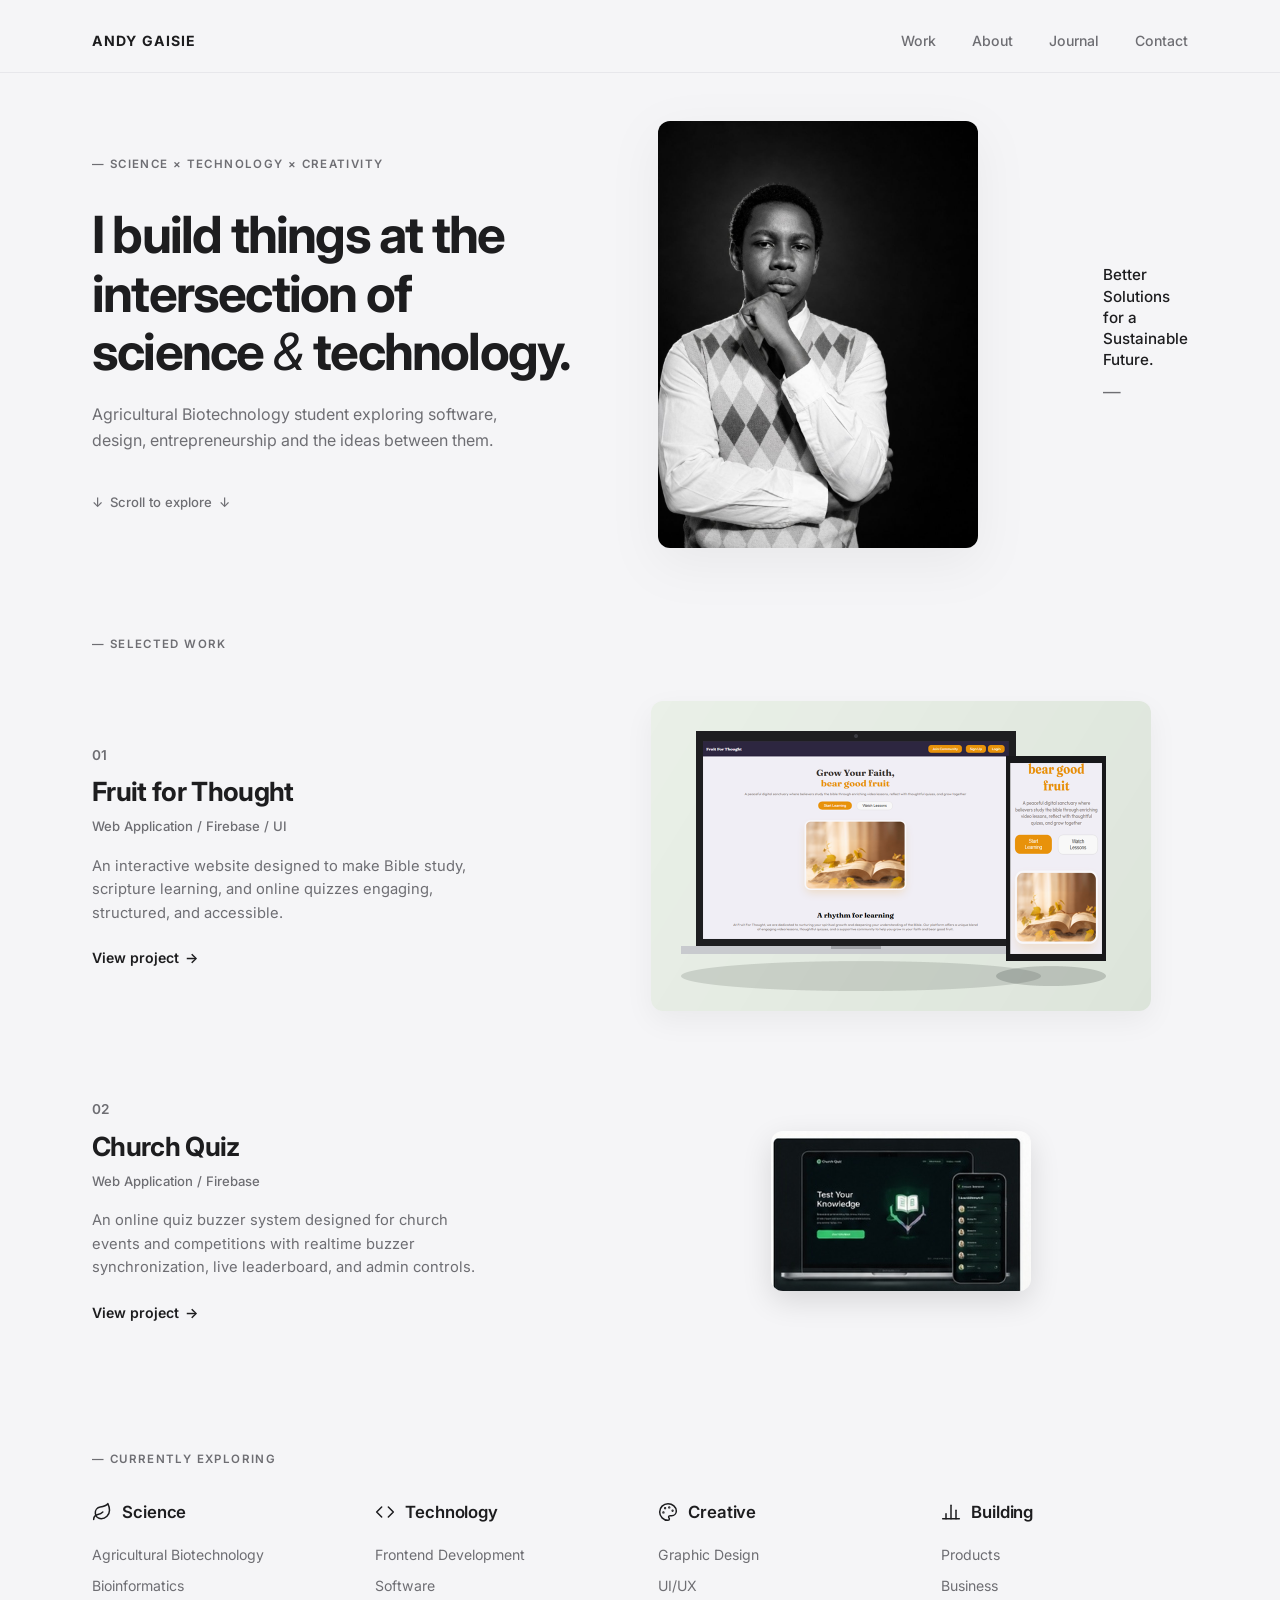
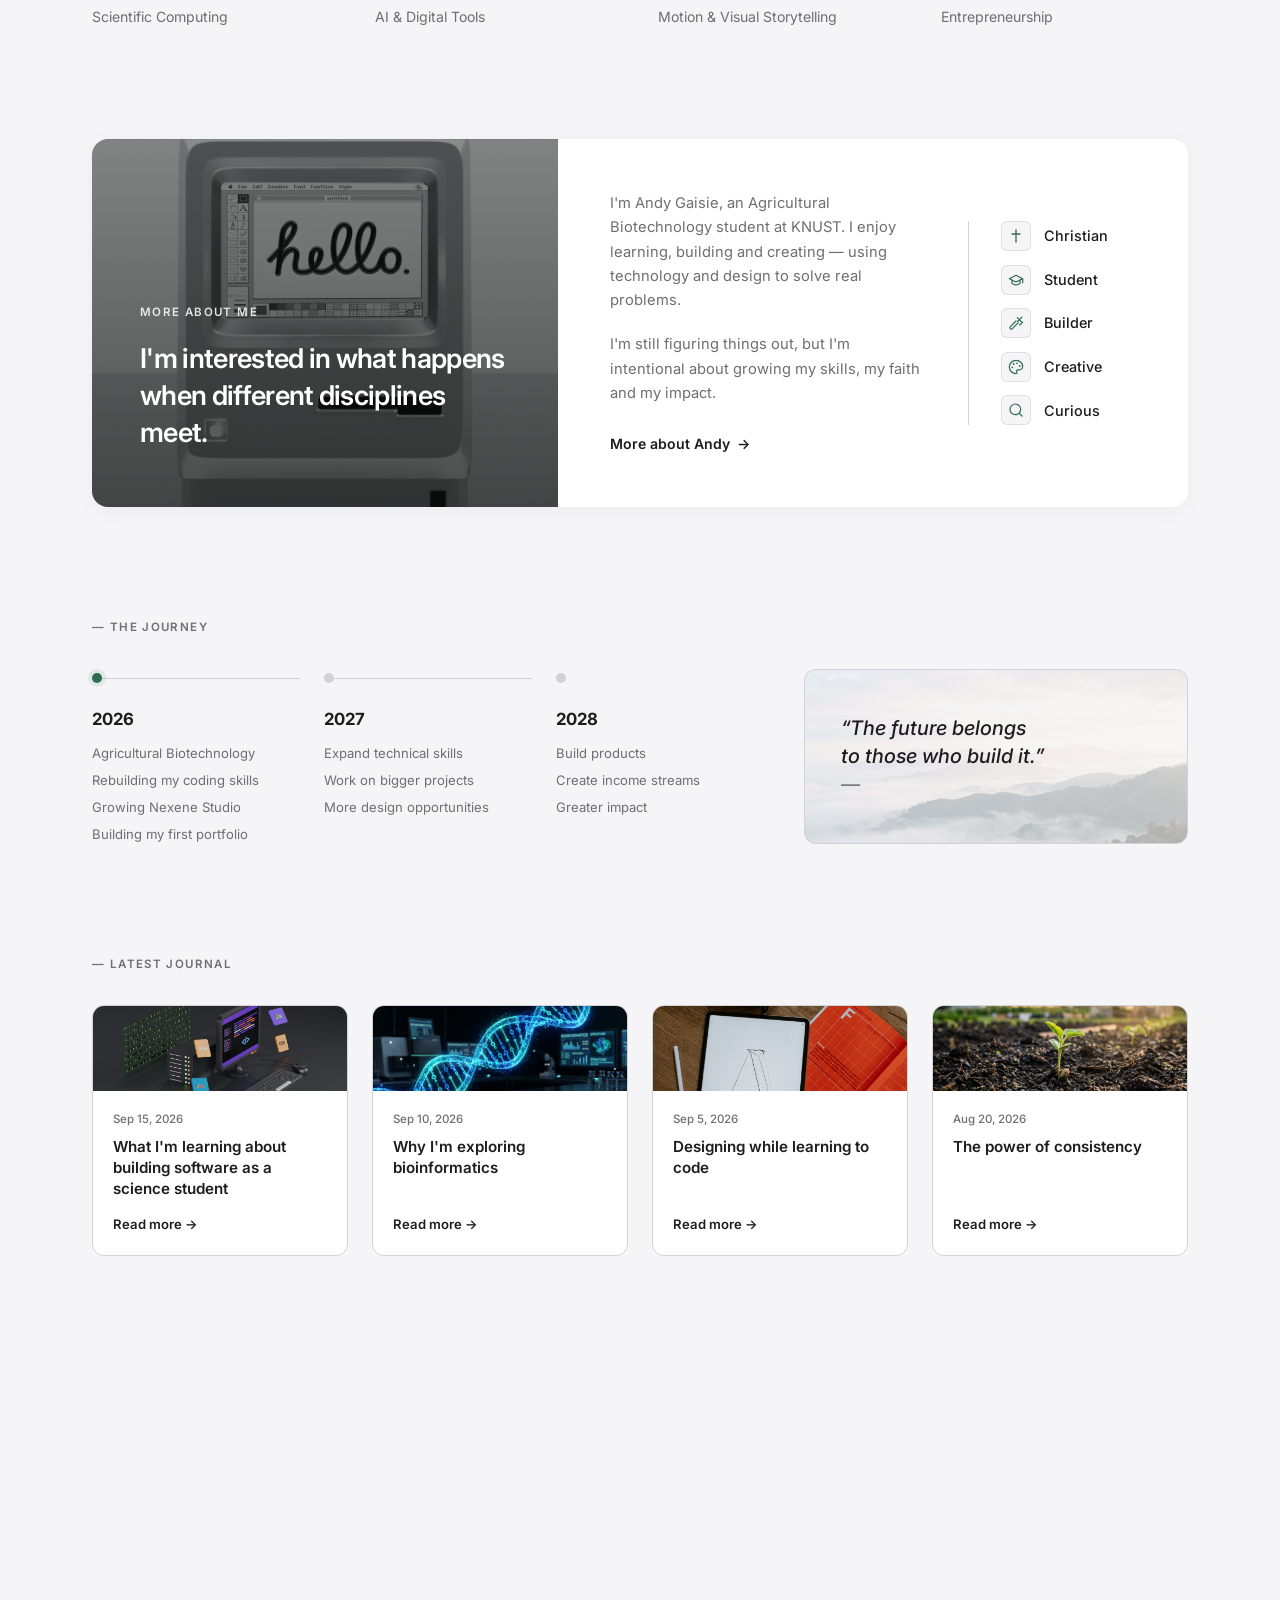
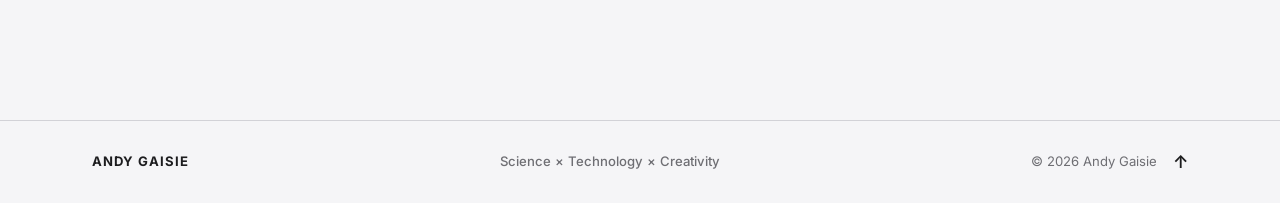
==== index.html @ 50781d6b "Initial commit: Andy Gaisie personal portfolio multi-page website" ====
<!DOCTYPE html>
<html lang="en">
<head>
    <meta charset="UTF-8">
    <meta name="viewport" content="width=device-width, initial-scale=1.0">
    <title>Andy Gaisie - Science x Technology x Creativity</title>
    <link rel="preconnect" href="https://fonts.googleapis.com">
    <link rel="preconnect" href="https://fonts.gstatic.com" crossorigin>
    <link href="https://fonts.googleapis.com/css2?family=Inter:wght@300;400;500;600;700&display=swap" rel="stylesheet">
    <link rel="stylesheet" href="css/style.css">
    <link rel="stylesheet" href="css/components.css">
    <link rel="stylesheet" href="css/responsive.css">
</head>
<body>
    <!-- Top Navigation -->
    <header class="header">
        <div class="nav-container">
            <a href="index.html" class="brand-logo">ANDY GAISIE</a>
            <nav class="nav-menu">
                <a href="work.html" class="nav-link">Work</a>
                <a href="about.html" class="nav-link">About</a>
                <a href="journal.html" class="nav-link">Journal</a>
                <a href="contact.html" class="nav-link">Contact</a>
            </nav>
        </div>
    </header>

    <main class="main-content">
        <!-- Hero Section -->
        <section class="hero-section" id="hero">
            <div class="hero-left">
                <p class="section-tag">— SCIENCE × TECHNOLOGY × CREATIVITY</p>
                <h1 class="hero-title">
                    I build things at the<br>
                    intersection of<br>
                    science <em>&amp;</em> technology.
                </h1>
                <p class="hero-subtitle">
                    Agricultural Biotechnology student exploring software,<br>
                    design, entrepreneurship and the ideas between them.
                </p>
                <a href="work.html" class="scroll-explore">
                    <span class="arrow-down">↓</span> Scroll to explore <span class="arrow-down">↓</span>
                </a>
            </div>

            <div class="hero-center">
                <div class="plant-frame">
                    <img src="assets/My Pic.jpg" alt="Botanical leaf representing biotechnology" class="plant-image">
                </div>
            </div>

            <div class="hero-right">
                <div class="sustainable-tagline">
                    <p>Better<br>Solutions<br>for a<br>Sustainable<br>Future.</p>
                    <span class="tagline-dash">—</span>
                </div>
            </div>
        </section>

        <!-- Selected Work Section -->
        <section class="selected-work-section" id="work">
            <p class="section-tag">— SELECTED WORK</p>

            <div class="work-grid">
                <!-- Project 01: Fruit for Thought -->
                <article class="work-card">
                    <div class="work-info">
                        <span class="project-index">01</span>
                        <h2 class="project-name">Fruit for Thought</h2>
                        <p class="project-tech">Web Application / Firebase / UI</p>
                        <p class="project-summary">
                            An interactive website designed to make Bible study, scripture learning, and online quizzes engaging, structured, and accessible.
                        </p>
                        <a href="projects/fruit-for-thought.html" class="view-project-link">
                            View project <span class="link-arrow">→</span>
                        </a>
                    </div>
                    <div class="work-mockup">
                        <a href="projects/fruit-for-thought.html">
                            <img src="assets/images/fruit-mockup.png" alt="Fruit for Thought app on laptop and smartphone" class="mockup-img">
                        </a>
                    </div>
                </article>

                <!-- Project 02: Church Quiz -->
                <article class="work-card">
                    <div class="work-info">
                        <span class="project-index">02</span>
                        <h2 class="project-name">Church Quiz</h2>
                        <p class="project-tech">Web Application / Firebase</p>
                        <p class="project-summary">
                            An online quiz buzzer system designed for church events and competitions with realtime buzzer synchronization, live leaderboard, and admin controls.
                        </p>
                        <a href="projects/church-quiz.html" class="view-project-link">
                            View project <span class="link-arrow">→</span>
                        </a>
                    </div>
                    <div class="work-mockup">
                        <a href="projects/church-quiz.html">
                            <img src="assets/images/quiz-mockup.png" alt="Church Quiz app on laptop and smartphone" class="mockup-img dark-mockup">
                        </a>
                    </div>
                </article>
            </div>
        </section>

        <!-- Currently Exploring Section -->
        <section class="exploring-section">
            <p class="section-tag">— CURRENTLY EXPLORING</p>

            <div class="exploring-grid">
                <!-- Column 1: Science -->
                <div class="exploring-col">
                    <div class="exploring-header">
                        <div class="exploring-icon">
                            <svg width="20" height="20" viewBox="0 0 24 24" fill="none" stroke="currentColor" stroke-width="1.8" stroke-linecap="round" stroke-linejoin="round">
                                <path d="M11 20A7 7 0 0 1 9.8 6.1C15.5 5 17 4.48 19 2c1 2 2 4.18 2 8 0 5.5-4.78 10-10 10Z"/>
                                <path d="M2 21c0-3 1.85-5.36 5.08-6C9.5 14.52 12 13 13 12"/>
                            </svg>
                        </div>
                        <h3 class="exploring-title">Science</h3>
                    </div>
                    <ul class="exploring-list">
                        <li>Agricultural Biotechnology</li>
                        <li>Bioinformatics</li>
                        <li>Scientific Computing</li>
                    </ul>
                </div>

                <!-- Column 2: Technology -->
                <div class="exploring-col">
                    <div class="exploring-header">
                        <div class="exploring-icon">
                            <svg width="20" height="20" viewBox="0 0 24 24" fill="none" stroke="currentColor" stroke-width="1.8" stroke-linecap="round" stroke-linejoin="round">
                                <polyline points="16 18 22 12 16 6"/>
                                <polyline points="8 6 2 12 8 18"/>
                            </svg>
                        </div>
                        <h3 class="exploring-title">Technology</h3>
                    </div>
                    <ul class="exploring-list">
                        <li>Frontend Development</li>
                        <li>Software</li>
                        <li>AI &amp; Digital Tools</li>
                    </ul>
                </div>

                <!-- Column 3: Creative -->
                <div class="exploring-col">
                    <div class="exploring-header">
                        <div class="exploring-icon">
                            <svg width="20" height="20" viewBox="0 0 24 24" fill="none" stroke="currentColor" stroke-width="1.8" stroke-linecap="round" stroke-linejoin="round">
                                <circle cx="13.5" cy="6.5" r=".5" fill="currentColor"/>
                                <circle cx="17.5" cy="10.5" r=".5" fill="currentColor"/>
                                <circle cx="8.5" cy="7.5" r=".5" fill="currentColor"/>
                                <circle cx="6.5" cy="12.5" r=".5" fill="currentColor"/>
                                <path d="M12 2C6.5 2 2 6.5 2 12s4.5 10 10 10c.926 0 1.648-.746 1.648-1.688 0-.437-.18-.835-.437-1.125-.29-.289-.438-.652-.438-1.125a1.64 1.64 0 0 1 1.668-1.668h1.996c3.051 0 5.555-2.503 5.555-5.554C21.965 6.012 17.461 2 12 2z"/>
                            </svg>
                        </div>
                        <h3 class="exploring-title">Creative</h3>
                    </div>
                    <ul class="exploring-list">
                        <li>Graphic Design</li>
                        <li>UI/UX</li>
                        <li>Motion &amp; Visual Storytelling</li>
                    </ul>
                </div>

                <!-- Column 4: Building -->
                <div class="exploring-col">
                    <div class="exploring-header">
                        <div class="exploring-icon">
                            <svg width="20" height="20" viewBox="0 0 24 24" fill="none" stroke="currentColor" stroke-width="1.8" stroke-linecap="round" stroke-linejoin="round">
                                <line x1="18" y1="20" x2="18" y2="10"/>
                                <line x1="12" y1="20" x2="12" y2="4"/>
                                <line x1="6" y1="20" x2="6" y2="14"/>
                                <line x1="2" y1="20" x2="22" y2="20"/>
                            </svg>
                        </div>
                        <h3 class="exploring-title">Building</h3>
                    </div>
                    <ul class="exploring-list">
                        <li>Products</li>
                        <li>Business</li>
                        <li>Entrepreneurship</li>
                    </ul>
                </div>
            </div>
        </section>

        <!-- More About Me Section -->
        <section class="about-container" id="about">
            <div class="about-card">
                <!-- Left Banner with Mountain Image -->
                <div class="about-hero-side">
                    <div class="about-overlay">
                        <span class="about-lead-tag">MORE ABOUT ME</span>
                        <h2 class="about-lead-title">
                            I'm interested in what happens when different disciplines meet.
                        </h2>
                    </div>
                </div>

                <!-- Right Side Information -->
                <div class="about-details-side">
                    <div class="about-bio">
                        <p class="bio-text">
                            I'm Andy Gaisie, an Agricultural Biotechnology student at KNUST. I enjoy learning, building and creating — using technology and design to solve real problems.
                        </p>
                        <p class="bio-text">
                            I'm still figuring things out, but I'm intentional about growing my skills, my faith and my impact.
                        </p>
                        <a href="about.html" class="about-more-link">
                            More about Andy <span class="link-arrow">→</span>
                        </a>
                    </div>

                    <div class="about-attributes">
                        <div class="attribute-item">
                            <span class="attr-icon" aria-hidden="true">
                                <svg width="16" height="16" viewBox="0 0 24 24" fill="none" stroke="currentColor" stroke-width="2" stroke-linecap="round" stroke-linejoin="round">
                                    <line x1="12" y1="3" x2="12" y2="21"></line>
                                    <line x1="6" y1="9" x2="18" y2="9"></line>
                                </svg>
                            </span>
                            <span class="attr-label">Christian</span>
                        </div>
                        <div class="attribute-item">
                            <span class="attr-icon" aria-hidden="true">
                                <svg width="16" height="16" viewBox="0 0 24 24" fill="none" stroke="currentColor" stroke-width="1.8" stroke-linecap="round" stroke-linejoin="round">
                                    <path d="M22 10v6M2 10l10-5 10 5-10 5z"></path>
                                    <path d="M6 12v5c3 3 9 3 12 0v-5"></path>
                                </svg>
                            </span>
                            <span class="attr-label">Student</span>
                        </div>
                        <div class="attribute-item">
                            <span class="attr-icon" aria-hidden="true">
                                <svg width="16" height="16" viewBox="0 0 24 24" fill="none" stroke="currentColor" stroke-width="1.8" stroke-linecap="round" stroke-linejoin="round">
                                    <path d="m15 12-8.5 8.5c-.83.83-2.17.83-3 0 0 0 0 0 0 0a2.12 2.12 0 0 1 0-3L12 9"></path>
                                    <path d="M17.64 15 22 10.64"></path>
                                    <path d="m20.91 3.26-6.5 6.5"></path>
                                    <path d="m14 4 6 6"></path>
                                </svg>
                            </span>
                            <span class="attr-label">Builder</span>
                        </div>
                        <div class="attribute-item">
                            <span class="attr-icon" aria-hidden="true">
                                <svg width="16" height="16" viewBox="0 0 24 24" fill="none" stroke="currentColor" stroke-width="1.8" stroke-linecap="round" stroke-linejoin="round">
                                    <circle cx="13.5" cy="6.5" r=".5" fill="currentColor"></circle>
                                    <circle cx="17.5" cy="10.5" r=".5" fill="currentColor"></circle>
                                    <circle cx="8.5" cy="7.5" r=".5" fill="currentColor"></circle>
                                    <circle cx="6.5" cy="12.5" r=".5" fill="currentColor"></circle>
                                    <path d="M12 2C6.5 2 2 6.5 2 12s4.5 10 10 10c.926 0 1.648-.746 1.648-1.688 0-.437-.18-.835-.437-1.125-.29-.289-.438-.652-.438-1.125a1.64 1.64 0 0 1 1.668-1.668h1.996c3.051 0 5.555-2.503 5.555-5.554C21.965 6.012 17.461 2 12 2z"></path>
                                </svg>
                            </span>
                            <span class="attr-label">Creative</span>
                        </div>
                        <div class="attribute-item">
                            <span class="attr-icon" aria-hidden="true">
                                <svg width="16" height="16" viewBox="0 0 24 24" fill="none" stroke="currentColor" stroke-width="1.8" stroke-linecap="round" stroke-linejoin="round">
                                    <circle cx="11" cy="11" r="8"></circle>
                                    <line x1="21" y1="21" x2="16.65" y2="16.65"></line>
                                </svg>
                            </span>
                            <span class="attr-label">Curious</span>
                        </div>
                    </div>
                </div>
            </div>
        </section>

        <!-- The Journey Section -->
        <section class="journey-section">
            <p class="section-tag">— THE JOURNEY</p>

            <div class="journey-layout">
                <!-- Timeline milestones -->
                <div class="journey-timeline">
                    <!-- Milestone 2026 (Active) -->
                    <div class="milestone-item active">
                        <div class="milestone-marker">
                            <span class="timeline-dot active-dot"></span>
                            <span class="timeline-line"></span>
                        </div>
                        <div class="milestone-content">
                            <h4 class="milestone-year">2026</h4>
                            <ul class="milestone-list">
                                <li>Agricultural Biotechnology</li>
                                <li>Rebuilding my coding skills</li>
                                <li>Growing Nexene Studio</li>
                                <li>Building my first portfolio</li>
                            </ul>
                        </div>
                    </div>

                    <!-- Milestone 2027 -->
                    <div class="milestone-item">
                        <div class="milestone-marker">
                            <span class="timeline-dot"></span>
                            <span class="timeline-line"></span>
                        </div>
                        <div class="milestone-content">
                            <h4 class="milestone-year">2027</h4>
                            <ul class="milestone-list">
                                <li>Expand technical skills</li>
                                <li>Work on bigger projects</li>
                                <li>More design opportunities</li>
                            </ul>
                        </div>
                    </div>

                    <!-- Milestone 2028 -->
                    <div class="milestone-item">
                        <div class="milestone-marker">
                            <span class="timeline-dot"></span>
                        </div>
                        <div class="milestone-content">
                            <h4 class="milestone-year">2028</h4>
                            <ul class="milestone-list">
                                <li>Build products</li>
                                <li>Create income streams</li>
                                <li>Greater impact</li>
                            </ul>
                        </div>
                    </div>
                </div>

                <!-- Quote Card -->
                <div class="journey-quote-card">
                    <div class="quote-content">
                        <blockquote class="journey-quote">
                            “The future belongs<br>to those who build it.”
                        </blockquote>
                        <span class="quote-dash">—</span>
                    </div>
                </div>
            </div>
        </section>

        <!-- Latest Journal Section -->
        <section class="journal-section" id="journal">
            <p class="section-tag">— LATEST JOURNAL</p>

            <div class="journal-grid journal-grid-4">
                <!-- Post 1 -->
                <article class="journal-post">
                    <div class="journal-thumb thumb-small">
                        <img src="assets/software dev.jpg" alt="3d Computer setup" class="thumb-img">
                    </div>
                    <div class="journal-meta">
                        <span class="journal-date">Sep 15, 2026</span>
                        <h4 class="journal-title">What I'm learning about building software as a science student</h4>
                        <a href="journal/building-software.html" class="read-more-link">Read more →</a>
                    </div>
                </article>

                <!-- Post 2 -->
                <article class="journal-post">
                    <div class="journal-thumb thumb-small">
                        <img src="assets/images/journal-dna.jpg" alt="Bioinformatics DNA structure" class="thumb-img">
                    </div>
                    <div class="journal-meta">
                        <span class="journal-date">Sep 10, 2026</span>
                        <h4 class="journal-title">Why I'm exploring bioinformatics</h4>
                        <a href="journal/bioinformatics.html" class="read-more-link">Read more →</a>
                    </div>
                </article>

                <!-- Post 3 -->
                <article class="journal-post">
                    <div class="journal-thumb thumb-small">
                        <img src="assets/images/designing.jpg" alt="Desk with notebooks and designs" class="thumb-img">
                    </div>
                    <div class="journal-meta">
                        <span class="journal-date">Sep 5, 2026</span>
                        <h4 class="journal-title">Designing while learning to code</h4>
                        <a href="journal/learning-to-code.html" class="read-more-link">Read more →</a>
                    </div>
                </article>

                <!-- Post 4 -->
                <article class="journal-post">
                    <div class="journal-thumb thumb-small">
                        <img src="assets/images/journal-seedling.jpg" alt="Seedling sprouting in soil" class="thumb-img">
                    </div>
                    <div class="journal-meta">
                        <span class="journal-date">Aug 20, 2026</span>
                        <h4 class="journal-title">The power of consistency</h4>
                        <a href="journal.html" class="read-more-link">Read more →</a>
                    </div>
                </article>
            </div>
        </section>

        <!-- Let's Talk Banner Section -->
        <section class="talk-section" id="contact">
            <div class="talk-banner">
                <div class="talk-left">
                    <p class="talk-tag">— LET'S TALK</p>
                    <h2 class="talk-title">Have an idea, opportunity<br>or project?</h2>
                </div>

                <div class="talk-right">
                    <a href="contact.html" class="get-in-touch-btn">
                        Get in touch <span class="btn-arrow">→</span>
                    </a>
                    <div class="social-links">
                        <a href="mailto:contact@andygaisie.com" class="social-item">
                            <span class="social-icon">✉</span> Email
                        </a>
                        <a href="https://linkedin.com" target="_blank" rel="noopener noreferrer" class="social-item">
                            <span class="social-icon">in</span> LinkedIn
                        </a>
                        <a href="https://github.com" target="_blank" rel="noopener noreferrer" class="social-item">
                            <span class="social-icon">🐙</span> GitHub
                        </a>
                        <a href="https://instagram.com" target="_blank" rel="noopener noreferrer" class="social-item">
                            <span class="social-icon">📷</span> Instagram
                        </a>
                    </div>
                </div>
            </div>
        </section>
    </main>

    <!-- Bottom Footer -->
    <footer class="footer">
        <div class="footer-inner">
            <div class="footer-brand">ANDY GAISIE</div>
            <div class="footer-center">Science × Technology × Creativity</div>
            <div class="footer-right">
                <span>&copy; 2026 Andy Gaisie</span>
                <a href="#hero" class="back-to-top" title="Back to top">↑</a>
            </div>
        </div>
    </footer>

    <script src="js/main.js"></script>
    <script src="js/navigation.js"></script>
    <script src="js/animations.js"></script>
</body>
</html>
---- css/style.css ----
/* ==========================================================================
   Andy Gaisie Portfolio - Core Design System & Global Styles
   ========================================================================== */
:root {
    --font-main: -apple-system, BlinkMacSystemFont, "SF Pro Display", "Inter", "Segoe UI", sans-serif;
    --bg: #F5F5F7;
    --text: #1D1D1F;
    --muted: #6E6E73;
    --border: #D2D2D7;
    --white: #FFFFFF;
    --accent: #2F6B4F;
    --accent-light: rgba(47, 107, 79, 0.1);
    --accent-hover: #24553e;
    
    --radius-sm: 6px;
    --radius-md: 12px;
    --radius-lg: 16px;
    --radius-full: 9999px;
    
    --transition: all 0.25s cubic-bezier(0.16, 1, 0.3, 1);
}

* {
    margin: 0;
    padding: 0;
    box-sizing: border-box;
}

html {
    scroll-behavior: smooth;
    font-size: 16px;
}

body {
    width: 100%;
    min-height: 100vh;
    font-family: var(--font-main);
    background-color: var(--bg);
    color: var(--text);
    line-height: 1.5;
    -webkit-font-smoothing: antialiased;
    -moz-osx-font-smoothing: grayscale;
}

a {
    color: inherit;
    text-decoration: none;
    transition: var(--transition);
}

ul {
    list-style: none;
}

img {
    display: block;
    max-width: 100%;
}

button, input, select, textarea {
    font-family: inherit;
    font-size: inherit;
}

/* ==========================================================================
   Header & Navigation
   ========================================================================== */
.header {
    width: 100%;
    background-color: var(--bg);
    padding: 1.6rem 0 1.1rem;
    position: sticky;
    top: 0;
    z-index: 99;
    backdrop-filter: blur(16px);
    -webkit-backdrop-filter: blur(16px);
    border-bottom: 1px solid rgba(210, 210, 215, 0.4);
}

.nav-container {
    max-width: 1160px;
    margin: 0 auto;
    padding: 0 2rem;
    display: flex;
    justify-content: space-between;
    align-items: center;
}

.brand-logo {
    font-size: 0.88rem;
    font-weight: 700;
    letter-spacing: 0.08em;
    color: var(--text);
    text-transform: uppercase;
}

.brand-logo:hover {
    color: var(--accent);
}

.nav-menu {
    display: flex;
    align-items: center;
    gap: 2.25rem;
}

.nav-link {
    font-size: 0.88rem;
    font-weight: 500;
    color: var(--muted);
    position: relative;
    padding: 0.25rem 0;
}

.nav-link:hover,
.nav-link.active {
    color: var(--text);
}

.nav-link.active::after {
    content: '';
    position: absolute;
    bottom: -2px;
    left: 0;
    width: 100%;
    height: 2px;
    background-color: var(--accent);
}

/* Main Content Wrapper */
.main-content {
    max-width: 1160px;
    margin: 0 auto;
    padding: 0 2rem;
}

/* Common Section Tags & Headers */
.section-tag {
    font-size: 0.72rem;
    font-weight: 600;
    letter-spacing: 0.12em;
    text-transform: uppercase;
    color: var(--muted);
    margin-bottom: 2rem;
    display: block;
}

.page-header {
    padding: 3rem 0 2.5rem;
}

.page-title {
    font-size: clamp(2.4rem, 4.5vw, 3.8rem);
    font-weight: 700;
    letter-spacing: -0.035em;
    color: var(--text);
    margin-bottom: 0.65rem;
}

.page-subtitle {
    font-size: 1.05rem;
    color: var(--muted);
    line-height: 1.5;
}

/* Back Link (Used in Subpages) */
.back-link {
    display: inline-flex;
    align-items: center;
    gap: 0.45rem;
    font-size: 0.85rem;
    font-weight: 500;
    color: var(--muted);
    margin-bottom: 2rem;
    transition: var(--transition);
}

.back-link:hover {
    color: var(--text);
    transform: translateX(-3px);
}

/* ==========================================================================
   Footer
   ========================================================================== */
.footer {
    border-top: 1px solid var(--border);
    padding: 1.75rem 0;
    background-color: var(--bg);
    margin-top: 3rem;
}

.footer-inner {
    max-width: 1160px;
    margin: 0 auto;
    padding: 0 2rem;
    display: flex;
    justify-content: space-between;
    align-items: center;
    font-size: 0.82rem;
    color: var(--muted);
}

.footer-brand {
    font-weight: 700;
    letter-spacing: 0.08em;
    color: var(--text);
    text-transform: uppercase;
}

.footer-center {
    font-weight: 500;
}

.footer-right {
    display: flex;
    align-items: center;
    gap: 1rem;
}

.back-to-top {
    font-size: 1.1rem;
    font-weight: 600;
    color: var(--text);
    transition: var(--transition);
}

.back-to-top:hover {
    color: var(--accent);
    transform: translateY(-2px);
}
---- css/components.css ----
/* ==========================================================================
   Andy Gaisie Portfolio - Reusable Components & Page Layouts
   ========================================================================== */

/* ==========================================================================
   Buttons & Badges
   ========================================================================== */
.primary-btn {
    display: inline-flex;
    align-items: center;
    gap: 0.5rem;
    padding: 0.75rem 1.6rem;
    border-radius: var(--radius-full);
    background-color: var(--accent);
    color: var(--white);
    font-size: 0.9rem;
    font-weight: 500;
    transition: var(--transition);
    border: none;
    cursor: pointer;
}

.primary-btn:hover {
    background-color: var(--accent-hover);
    transform: translateY(-2px);
    box-shadow: 0 6px 18px rgba(47, 107, 79, 0.25);
}

.secondary-btn {
    display: inline-flex;
    align-items: center;
    gap: 0.5rem;
    padding: 0.75rem 1.6rem;
    border-radius: var(--radius-full);
    background-color: var(--white);
    border: 1px solid var(--border);
    color: var(--text);
    font-size: 0.9rem;
    font-weight: 500;
    transition: var(--transition);
}

.secondary-btn:hover {
    border-color: var(--text);
    transform: translateY(-2px);
}

.badge {
    display: inline-flex;
    align-items: center;
    gap: 0.4rem;
    padding: 0.3rem 0.75rem;
    border-radius: var(--radius-full);
    font-size: 0.75rem;
    font-weight: 600;
    letter-spacing: 0.05em;
    background-color: var(--accent-light);
    color: var(--accent);
}

/* ==========================================================================
   Landing Page Hero Section
   ========================================================================== */
.hero-section {
    display: grid;
    grid-template-columns: 1.45fr 1fr 0.45fr;
    gap: 2rem;
    align-items: center;
    padding: 3rem 0 5.5rem;
    min-height: 520px;
}

.hero-left {
    display: flex;
    flex-direction: column;
    align-items: flex-start;
}

.hero-title {
    font-size: clamp(2.3rem, 4vw, 3.5rem);
    font-weight: 700;
    line-height: 1.14;
    letter-spacing: -0.035em;
    color: var(--text);
    margin-bottom: 1.35rem;
}

.hero-title em {
    font-style: italic;
    font-weight: 400;
}

.hero-subtitle {
    font-size: 1rem;
    line-height: 1.6;
    color: var(--muted);
    margin-bottom: 2.5rem;
    max-width: 480px;
}

.scroll-explore {
    display: inline-flex;
    align-items: center;
    gap: 0.45rem;
    font-size: 0.82rem;
    font-weight: 500;
    color: var(--muted);
    transition: var(--transition);
}

.scroll-explore:hover {
    color: var(--text);
}

.hero-center {
    display: flex;
    justify-content: center;
    align-items: center;
    position: relative;
}

.plant-frame {
    position: relative;
    display: flex;
    justify-content: center;
    align-items: center;
    width: 100%;
    max-width: 320px;
}

.plant-image {
    width: 100%;
    height: auto;
    object-fit: contain;
    border-radius: var(--radius-md);
    filter: drop-shadow(0 15px 25px rgba(0, 0, 0, 0.05));
    transition: var(--transition);
}

.plant-image:hover {
    transform: translateY(-4px) scale(1.02);
}

.hero-right {
    display: flex;
    justify-content: flex-end;
}

.sustainable-tagline {
    text-align: left;
    display: flex;
    flex-direction: column;
}

.sustainable-tagline p {
    font-size: 0.95rem;
    line-height: 1.4;
    font-weight: 500;
    color: var(--text);
}

.tagline-dash {
    display: block;
    margin-top: 0.5rem;
    color: var(--muted);
    font-size: 1.1rem;
}

/* ==========================================================================
   Filter Bar (Work Archive)
   ========================================================================== */
.filter-bar {
    display: flex;
    align-items: center;
    gap: 0.65rem;
    margin-bottom: 3.5rem;
    flex-wrap: wrap;
}

.filter-btn {
    padding: 0.4rem 1.05rem;
    border-radius: var(--radius-full);
    font-size: 0.82rem;
    font-weight: 500;
    color: var(--muted);
    background-color: transparent;
    border: 1px solid transparent;
    cursor: pointer;
    transition: var(--transition);
}

.filter-btn:hover {
    color: var(--text);
    background-color: rgba(0, 0, 0, 0.04);
}

.filter-btn.active {
    background-color: var(--text);
    color: var(--white);
    border-color: var(--text);
}

/* ==========================================================================
   Work Cards (Grid & Archive)
   ========================================================================== */
.work-grid {
    display: flex;
    flex-direction: column;
    gap: 3.5rem;
    margin-bottom: 5rem;
}

.work-card {
    display: grid;
    grid-template-columns: 1.1fr 1.35fr;
    gap: 3.5rem;
    align-items: center;
    padding: 1rem 0;
    transition: var(--transition);
}

.work-info {
    display: flex;
    flex-direction: column;
    align-items: flex-start;
}

.project-index {
    font-size: 0.85rem;
    font-weight: 600;
    color: var(--muted);
    margin-bottom: 0.45rem;
}

.project-name {
    font-size: 1.65rem;
    font-weight: 700;
    letter-spacing: -0.025em;
    color: var(--text);
    margin-bottom: 0.35rem;
}

.project-tech {
    font-size: 0.82rem;
    font-weight: 500;
    color: var(--muted);
    margin-bottom: 1.1rem;
}

.project-summary {
    font-size: 0.92rem;
    line-height: 1.6;
    color: var(--muted);
    margin-bottom: 1.35rem;
    max-width: 400px;
}

.view-project-link {
    display: inline-flex;
    align-items: center;
    gap: 0.4rem;
    font-size: 0.88rem;
    font-weight: 600;
    color: var(--text);
    transition: var(--transition);
}

.view-project-link:hover {
    color: var(--accent);
    transform: translateX(3px);
}

.work-mockup {
    display: flex;
    justify-content: center;
}

.mockup-img {
    width: 100%;
    max-width: 500px;
    height: auto;
    border-radius: var(--radius-md);
    box-shadow: 0 10px 30px rgba(0, 0, 0, 0.05);
    transition: var(--transition);
}

.work-card:hover .mockup-img {
    transform: translateY(-4px);
    box-shadow: 0 16px 36px rgba(0, 0, 0, 0.09);
}

.dark-mockup {
    box-shadow: 0 10px 30px rgba(0, 0, 0, 0.12);
}

.more-projects-callout {
    padding: 2.5rem 0 4rem;
    border-top: 1px solid var(--border);
}

.more-link {
    font-size: 0.92rem;
    font-weight: 600;
    color: var(--muted);
    display: inline-flex;
    align-items: center;
    gap: 0.4rem;
}

.more-link:hover {
    color: var(--accent);
}

/* ==========================================================================
   Currently Exploring (4 Columns)
   ========================================================================== */
.exploring-section {
    padding: 2rem 0 5.5rem;
}

.exploring-grid {
    display: grid;
    grid-template-columns: repeat(4, 1fr);
    gap: 2.25rem;
}

.exploring-col {
    display: flex;
    flex-direction: column;
}

.exploring-header {
    display: flex;
    align-items: center;
    gap: 0.65rem;
    margin-bottom: 1.25rem;
}

.exploring-icon {
    color: var(--text);
    display: flex;
    align-items: center;
    justify-content: center;
}

.exploring-title {
    font-size: 1.05rem;
    font-weight: 600;
    color: var(--text);
    letter-spacing: -0.01em;
}

.exploring-list {
    display: flex;
    flex-direction: column;
    gap: 0.65rem;
}

.exploring-list li {
    font-size: 0.88rem;
    color: var(--muted);
    line-height: 1.45;
}

/* ==========================================================================
   More About Me Split Card (Landing Page)
   ========================================================================== */
.about-container {
    padding: 1.5rem 0 5.5rem;
}

.about-card {
    display: grid;
    grid-template-columns: 1fr 1.35fr;
    background-color: var(--white);
    border-radius: var(--radius-lg);
    overflow: hidden;
    box-shadow: 0 4px 20px rgba(0, 0, 0, 0.04);
}

.about-hero-side {
    background-image: linear-gradient(rgba(10, 15, 12, 0.45), rgba(10, 15, 12, 0.7)), url('../assets/images/About\ me\ image.jpg');
    background-size: cover;
    background-position: center;
    padding: 3.5rem 3rem;
    display: flex;
    flex-direction: column;
    justify-content: flex-end;
    min-height: 320px;
}

.about-lead-tag {
    font-size: 0.72rem;
    letter-spacing: 0.12em;
    text-transform: uppercase;
    font-weight: 600;
    color: rgba(255, 255, 255, 0.85);
    margin-bottom: 1.25rem;
    display: block;
}

.about-lead-title {
    font-size: 1.7rem;
    font-weight: 600;
    line-height: 1.35;
    letter-spacing: -0.025em;
    color: var(--white);
}

.about-details-side {
    display: grid;
    grid-template-columns: 1.6fr 0.85fr;
    gap: 2.5rem;
    padding: 3.25rem;
    align-items: center;
}

.bio-text {
    font-size: 0.92rem;
    line-height: 1.65;
    color: var(--muted);
    margin-bottom: 1.25rem;
}

.about-more-link {
    display: inline-flex;
    align-items: center;
    gap: 0.4rem;
    font-size: 0.88rem;
    font-weight: 600;
    color: var(--text);
    margin-top: 0.5rem;
    transition: var(--transition);
}

.about-more-link:hover {
    color: var(--accent);
    transform: translateX(3px);
}

.about-attributes {
    display: flex;
    flex-direction: column;
    gap: 0.85rem;
    border-left: 1px solid var(--border);
    padding-left: 2rem;
}

.attribute-item {
    display: flex;
    align-items: center;
    gap: 0.85rem;
    font-size: 0.9rem;
    font-weight: 500;
    color: var(--text);
    transition: var(--transition);
}

.attr-icon {
    width: 30px;
    height: 30px;
    border-radius: var(--radius-sm);
    background-color: var(--bg);
    border: 1px solid rgba(210, 210, 215, 0.6);
    display: flex;
    align-items: center;
    justify-content: center;
    color: var(--accent);
    flex-shrink: 0;
    transition: var(--transition);
}

.attribute-item:hover .attr-icon {
    background-color: var(--accent-light);
    border-color: var(--accent);
    color: var(--accent);
    transform: scale(1.06);
}

.attribute-item:hover .attr-label {
    color: var(--accent);
}

/* ==========================================================================
   Dedicated About Page Styles (about.html)
   ========================================================================== */
.about-page-hero {
    display: grid;
    grid-template-columns: 1.3fr 0.9fr;
    gap: 4rem;
    align-items: center;
    padding: 1rem 0 5rem;
}

.about-page-title {
    font-size: clamp(2.2rem, 3.8vw, 3.2rem);
    font-weight: 700;
    letter-spacing: -0.03em;
    color: var(--text);
    margin-bottom: 1.5rem;
}

.portrait-frame {
    display: flex;
    justify-content: center;
}

.portrait-img {
    width: 100%;
    max-width: 340px;
    border-radius: var(--radius-lg);
    box-shadow: 0 12px 32px rgba(0, 0, 0, 0.08);
}

.building-section {
    padding: 3rem 0 4.5rem;
    border-top: 1px solid var(--border);
}

.building-title {
    font-size: 1.35rem;
    font-weight: 700;
    letter-spacing: -0.02em;
    color: var(--text);
    margin-bottom: 2rem;
}

.faith-learning-section {
    padding: 3rem 0 5rem;
    border-top: 1px solid var(--border);
}

.faith-learning-grid {
    display: grid;
    grid-template-columns: 1fr 1fr;
    gap: 4rem;
}

.block-title {
    font-size: 1.2rem;
    font-weight: 700;
    color: var(--text);
    margin-bottom: 1rem;
}

.subtle-link {
    display: inline-flex;
    align-items: center;
    gap: 0.35rem;
    font-size: 0.88rem;
    font-weight: 600;
    color: var(--accent);
    margin-top: 1rem;
}

/* ==========================================================================
   The Journey Section
   ========================================================================== */
.journey-section {
    padding: 1.5rem 0 5.5rem;
}

.journey-layout {
    display: grid;
    grid-template-columns: 1.75fr 1fr;
    gap: 2.5rem;
    align-items: stretch;
}

.journey-timeline {
    display: flex;
    justify-content: space-between;
    gap: 1.5rem;
}

.milestone-item {
    flex: 1;
    display: flex;
    flex-direction: column;
}

.milestone-marker {
    display: flex;
    align-items: center;
    position: relative;
    margin-bottom: 1.25rem;
    height: 18px;
}

.timeline-dot {
    width: 10px;
    height: 10px;
    border-radius: 50%;
    background-color: var(--border);
    z-index: 2;
}

.milestone-item.active .timeline-dot {
    background-color: var(--accent);
    box-shadow: 0 0 0 4px var(--accent-light);
}

.timeline-line {
    position: absolute;
    left: 10px;
    right: 0;
    height: 1px;
    background-color: var(--border);
    top: 50%;
}

.milestone-year {
    font-size: 1.05rem;
    font-weight: 700;
    color: var(--text);
    margin-bottom: 0.75rem;
}

.milestone-list {
    display: flex;
    flex-direction: column;
    gap: 0.5rem;
}

.milestone-list li {
    font-size: 0.82rem;
    color: var(--muted);
    line-height: 1.45;
}

.journey-quote-card {
    background-image: linear-gradient(rgba(245, 245, 247, 0.7), rgba(245, 245, 247, 0.7)), url('../assets/images/misty-mountain.jpg');
    background-size: cover;
    background-position: center;
    border-radius: var(--radius-md);
    padding: 2.5rem 2.25rem;
    display: flex;
    flex-direction: column;
    justify-content: center;
    border: 1px solid var(--border);
}

.journey-quote {
    font-size: 1.25rem;
    font-style: italic;
    line-height: 1.4;
    color: var(--text);
    font-weight: 500;
}

.quote-dash {
    margin-top: 0.75rem;
    color: var(--muted);
    font-size: 1.2rem;
}

/* ==========================================================================
   Journal Section & Cards (journal.html & index.html)
   ========================================================================== */
.journal-section {
    padding: 1.5rem 0 5.5rem;
}

.journal-grid {
    display: grid;
    grid-template-columns: repeat(3, 1fr);
    gap: 2rem;
}

.journal-grid-4 {
    grid-template-columns: repeat(4, 1fr);
    gap: 1.5rem;
}

.journal-post {
    background-color: var(--white);
    border: 1px solid var(--border);
    border-radius: var(--radius-md);
    overflow: hidden;
    display: flex;
    flex-direction: column;
    transition: var(--transition);
}

.journal-post:hover {
    transform: translateY(-4px);
    box-shadow: 0 10px 24px rgba(0, 0, 0, 0.06);
    border-color: rgba(47, 107, 79, 0.35);
}

.journal-thumb {
    width: 100%;
    height: 140px;
    overflow: hidden;
    background-color: #222;
}

.thumb-small {
    height: 85px;
}

.thumb-img {
    width: 100%;
    height: 100%;
    object-fit: cover;
    transition: transform 0.35s ease;
}

.journal-post:hover .thumb-img {
    transform: scale(1.05);
}

.journal-meta {
    padding: 1.25rem;
    display: flex;
    flex-direction: column;
    flex-grow: 1;
}

.journal-date {
    font-size: 0.72rem;
    color: var(--muted);
    font-weight: 500;
    margin-bottom: 0.45rem;
}

.journal-title {
    font-size: 0.95rem;
    font-weight: 600;
    line-height: 1.4;
    color: var(--text);
    margin-bottom: 1rem;
    flex-grow: 1;
}

.journal-tags {
    display: flex;
    gap: 0.4rem;
    margin-bottom: 1rem;
    flex-wrap: wrap;
}

.tag-chip {
    font-size: 0.72rem;
    color: var(--muted);
    background-color: var(--bg);
    padding: 0.2rem 0.55rem;
    border-radius: var(--radius-full);
}

.read-more-link {
    align-self: flex-start;
    font-size: 0.82rem;
    font-weight: 600;
    color: var(--text);
    display: inline-flex;
    align-items: center;
    gap: 0.35rem;
    transition: var(--transition);
}

.journal-post:hover .read-more-link {
    color: var(--accent);
    transform: translateX(3px);
}

/* ==========================================================================
   Project Case Study Components (projects/*.html)
   ========================================================================== */
.case-hero {
    padding: 1rem 0 3.5rem;
}

.case-headline {
    font-size: clamp(2.4rem, 4.5vw, 3.6rem);
    font-weight: 700;
    letter-spacing: -0.035em;
    color: var(--text);
    margin-bottom: 0.4rem;
}

.case-subtitle {
    font-size: 1.15rem;
    color: var(--muted);
    margin-bottom: 1.5rem;
}

.case-tag-line {
    font-size: 0.82rem;
    font-weight: 600;
    color: var(--accent);
    margin-bottom: 2.5rem;
}

.case-banner {
    width: 100%;
    border-radius: var(--radius-lg);
    overflow: hidden;
    box-shadow: 0 12px 36px rgba(0, 0, 0, 0.08);
    margin-bottom: 4rem;
}

.case-meta-grid {
    display: grid;
    grid-template-columns: 1fr 1fr;
    gap: 3.5rem;
    padding: 3rem 0;
    border-top: 1px solid var(--border);
    border-bottom: 1px solid var(--border);
    margin-bottom: 4rem;
}

.meta-block h4 {
    font-size: 0.75rem;
    font-weight: 700;
    letter-spacing: 0.08em;
    text-transform: uppercase;
    color: var(--muted);
    margin-bottom: 0.65rem;
}

.meta-block p,
.meta-block ul {
    font-size: 0.95rem;
    line-height: 1.6;
    color: var(--text);
}

.process-section {
    padding: 1rem 0 4rem;
}

.process-grid {
    display: grid;
    grid-template-columns: repeat(5, 1fr);
    gap: 1.5rem;
    margin-top: 1.5rem;
}

.process-card {
    background-color: var(--white);
    border: 1px solid var(--border);
    border-radius: var(--radius-md);
    padding: 1.5rem 1.25rem;
}

.process-num {
    font-size: 0.75rem;
    font-weight: 700;
    color: var(--accent);
    margin-bottom: 0.35rem;
}

.process-name {
    font-size: 0.95rem;
    font-weight: 600;
    color: var(--text);
}

.showcase-section {
    padding: 2rem 0 4.5rem;
}

.showcase-img {
    width: 100%;
    border-radius: var(--radius-md);
    box-shadow: 0 10px 30px rgba(0, 0, 0, 0.07);
    margin-top: 1.5rem;
}

.device-screens-grid {
    display: grid;
    grid-template-columns: 1.6fr 1fr 0.9fr;
    gap: 1.5rem;
    margin-top: 2rem;
    align-items: start;
}

.device-screen-card {
    background-color: var(--white);
    border: 1px solid var(--border);
    border-radius: var(--radius-md);
    overflow: hidden;
    box-shadow: 0 4px 18px rgba(0, 0, 0, 0.04);
    display: flex;
    flex-direction: column;
}

.screen-card-header {
    padding: 0.75rem 1.15rem;
    border-bottom: 1px solid var(--border);
    font-size: 0.76rem;
    font-weight: 600;
    color: var(--muted);
    text-transform: uppercase;
    letter-spacing: 0.05em;
    display: flex;
    justify-content: space-between;
    align-items: center;
}

.device-screen-card img {
    width: 100%;
    height: auto;
    display: block;
}

.learned-box {
    background-color: var(--white);
    border: 1px solid var(--border);
    border-radius: var(--radius-md);
    padding: 2.5rem;
    margin-bottom: 4.5rem;
}

.learned-box h3 {
    font-size: 1.15rem;
    font-weight: 700;
    color: var(--text);
    margin-bottom: 0.85rem;
}

.learned-box p {
    font-size: 0.95rem;
    color: var(--muted);
    line-height: 1.65;
}

.case-nav-bar {
    display: flex;
    justify-content: space-between;
    align-items: center;
    padding: 2.5rem 0 4rem;
    border-top: 1px solid var(--border);
}

/* ==========================================================================
   Article Detail Components (journal/*.html)
   ========================================================================== */
.article-header {
    padding: 1rem 0 2.5rem;
}

.article-reading-meta {
    font-size: 0.82rem;
    color: var(--muted);
    margin-bottom: 0.85rem;
}

.article-headline {
    font-size: clamp(2rem, 3.8vw, 3rem);
    font-weight: 700;
    line-height: 1.2;
    letter-spacing: -0.03em;
    color: var(--text);
    margin-bottom: 1.25rem;
}

.article-main-grid {
    display: grid;
    grid-template-columns: 2.1fr 1fr;
    gap: 4rem;
    padding-bottom: 5rem;
}

.article-content {
    font-size: 1.05rem;
    line-height: 1.75;
    color: #2c2c2e;
}

.article-content h2,
.article-content h3 {
    font-size: 1.45rem;
    font-weight: 700;
    color: var(--text);
    margin: 2.25rem 0 1rem;
    letter-spacing: -0.02em;
}

.article-content p {
    margin-bottom: 1.4rem;
}

.article-sidebar {
    display: flex;
    flex-direction: column;
    gap: 1.5rem;
}

.sidebar-title {
    font-size: 0.78rem;
    font-weight: 700;
    letter-spacing: 0.08em;
    text-transform: uppercase;
    color: var(--muted);
    margin-bottom: 0.5rem;
}

.sidebar-post {
    display: flex;
    gap: 1rem;
    align-items: center;
    background-color: var(--white);
    border: 1px solid var(--border);
    border-radius: var(--radius-md);
    padding: 0.75rem;
    transition: var(--transition);
}

.sidebar-post:hover {
    border-color: var(--accent);
    transform: translateY(-2px);
}

.sidebar-thumb {
    width: 65px;
    height: 65px;
    border-radius: var(--radius-sm);
    object-fit: cover;
}

.sidebar-post-title {
    font-size: 0.85rem;
    font-weight: 600;
    color: var(--text);
    line-height: 1.35;
}

/* ==========================================================================
   Contact Page Components (contact.html)
   ========================================================================== */
.contact-grid {
    display: grid;
    grid-template-columns: 1fr 1.3fr;
    gap: 4.5rem;
    padding: 1.5rem 0 6rem;
}

.contact-info-side {
    display: flex;
    flex-direction: column;
}

.contact-intro-title {
    font-size: clamp(2rem, 3.5vw, 2.75rem);
    font-weight: 700;
    line-height: 1.2;
    letter-spacing: -0.03em;
    color: var(--text);
    margin-bottom: 1.25rem;
}

.contact-intro-sub {
    font-size: 1rem;
    color: var(--muted);
    line-height: 1.6;
    margin-bottom: 3rem;
}

.contact-channels-list {
    display: flex;
    flex-direction: column;
    gap: 1.5rem;
}

.contact-channel-item {
    display: flex;
    align-items: center;
    gap: 1rem;
    font-size: 0.92rem;
    font-weight: 500;
    color: var(--text);
    transition: var(--transition);
}

.contact-channel-item:hover {
    color: var(--accent);
    transform: translateX(4px);
}

.channel-icon-box {
    width: 38px;
    height: 38px;
    border-radius: var(--radius-sm);
    background-color: var(--white);
    border: 1px solid var(--border);
    display: flex;
    align-items: center;
    justify-content: center;
    color: var(--text);
}

.contact-form-card {
    background-color: var(--white);
    border: 1px solid var(--border);
    border-radius: var(--radius-lg);
    padding: 2.75rem;
    box-shadow: 0 4px 20px rgba(0, 0, 0, 0.04);
}

.form-group {
    display: flex;
    flex-direction: column;
    gap: 0.45rem;
    margin-bottom: 1.5rem;
}

.form-label {
    font-size: 0.8rem;
    font-weight: 600;
    color: var(--text);
}

.form-input,
.form-select,
.form-textarea {
    width: 100%;
    padding: 0.75rem 1rem;
    border-radius: var(--radius-sm);
    border: 1px solid var(--border);
    background-color: var(--bg);
    color: var(--text);
    outline: none;
    transition: var(--transition);
}

.form-input:focus,
.form-select:focus,
.form-textarea:focus {
    border-color: var(--accent);
    background-color: var(--white);
    box-shadow: 0 0 0 3px var(--accent-light);
}

.form-textarea {
    min-height: 120px;
    resize: vertical;
}

.form-status {
    margin-top: 1rem;
    font-size: 0.88rem;
    font-weight: 500;
    display: none;
}

.form-status.success {
    display: block;
    color: var(--accent);
}

/* ==========================================================================
   Let's Talk Section Banner
   ========================================================================== */
.talk-section {
    padding: 1.5rem 0 4.5rem;
}

.talk-banner {
    background-image: linear-gradient(rgba(10, 20, 15, 0.68), rgba(10, 20, 15, 0.72)), url("../assets/images/Let's talk banner image.jpg");
    background-size: cover;
    background-position: center 42%;
    border-radius: var(--radius-lg);
    padding: 3.5rem 3.5rem;
    display: flex;
    justify-content: space-between;
    align-items: center;
    color: var(--white);
    box-shadow: 0 10px 30px rgba(0, 0, 0, 0.12);
}

.talk-tag {
    font-size: 0.75rem;
    letter-spacing: 0.12em;
    text-transform: uppercase;
    color: rgba(255, 255, 255, 0.8);
    margin-bottom: 0.85rem;
}

.talk-title {
    font-size: clamp(1.6rem, 2.8vw, 2.2rem);
    font-weight: 600;
    line-height: 1.25;
    letter-spacing: -0.02em;
    color: var(--white);
}

.talk-right {
    display: flex;
    flex-direction: column;
    align-items: flex-end;
    gap: 1.85rem;
}

.get-in-touch-btn {
    display: inline-flex;
    align-items: center;
    gap: 0.5rem;
    padding: 0.75rem 1.6rem;
    border-radius: var(--radius-full);
    background: rgba(255, 255, 255, 0.12);
    border: 1px solid rgba(255, 255, 255, 0.35);
    color: var(--white);
    font-size: 0.9rem;
    font-weight: 500;
    backdrop-filter: blur(8px);
    transition: var(--transition);
}

.get-in-touch-btn:hover {
    background-color: var(--white);
    color: var(--text);
    border-color: var(--white);
    transform: translateY(-2px);
}

.social-links {
    display: flex;
    align-items: center;
    gap: 1.5rem;
}

.social-item {
    display: inline-flex;
    align-items: center;
    gap: 0.4rem;
    font-size: 0.85rem;
    color: rgba(255, 255, 255, 0.85);
    transition: var(--transition);
}

.social-item:hover {
    color: var(--white);
    transform: translateY(-1px);
}
---- css/responsive.css ----
/* ==========================================================================
   Andy Gaisie Portfolio - Responsive Media Queries
   ========================================================================== */

@media (max-width: 1024px) {
    .hero-section {
        grid-template-columns: 1.2fr 1fr;
    }
    
    .hero-right {
        display: none;
    }
    
    .exploring-grid {
        grid-template-columns: repeat(2, 1fr);
        gap: 2.5rem;
    }
    
    .about-card {
        grid-template-columns: 1fr;
    }
    
    .about-hero-side {
        min-height: 240px;
    }
    
    .journey-layout {
        grid-template-columns: 1fr;
    }
    
    .journal-grid {
        grid-template-columns: repeat(2, 1fr);
    }
    
    .journal-grid-4 {
        grid-template-columns: repeat(2, 1fr);
    }
    
    .article-main-grid {
        grid-template-columns: 1fr;
        gap: 3rem;
    }
    
    .process-grid {
        grid-template-columns: repeat(3, 1fr);
    }
}

@media (max-width: 768px) {
    .header {
        padding: 1.25rem 0 0.85rem;
    }
    
    .nav-container {
        padding: 0 1.25rem;
    }
    
    .nav-menu {
        gap: 1.25rem;
    }
    
    .nav-link {
        font-size: 0.82rem;
    }
    
    .main-content {
        padding: 0 1.25rem;
    }
    
    /* Hero */
    .hero-section {
        grid-template-columns: 1fr;
        padding: 2rem 0 3.5rem;
        min-height: auto;
    }
    
    .plant-frame {
        max-width: 260px;
        margin: 2rem auto;
    }
    
    /* Work */
    .work-card {
        grid-template-columns: 1fr;
        gap: 2rem;
    }
    
    .filter-bar {
        gap: 0.4rem;
        margin-bottom: 2.5rem;
    }
    
    /* About */
    .about-page-hero {
        grid-template-columns: 1fr;
        gap: 2.5rem;
    }
    
    .portrait-frame {
        order: -1;
    }
    
    .portrait-img {
        max-width: 260px;
    }
    
    .faith-learning-grid {
        grid-template-columns: 1fr;
        gap: 2.5rem;
    }
    
    .about-details-side {
        grid-template-columns: 1fr;
        padding: 2rem;
    }
    
    .about-attributes {
        border-left: none;
        border-top: 1px solid var(--border);
        padding-left: 0;
        padding-top: 1.5rem;
    }
    
    /* Case Study */
    .case-meta-grid {
        grid-template-columns: 1fr;
        gap: 2rem;
    }
    
    .process-grid {
        grid-template-columns: 1fr 1fr;
    }
    
    .device-screens-grid {
        grid-template-columns: 1fr;
        gap: 2rem;
    }
    
    /* Contact */
    .contact-grid {
        grid-template-columns: 1fr;
        gap: 3rem;
    }
    
    .contact-form-card {
        padding: 2rem 1.5rem;
    }
    
    /* The Journey */
    .journey-timeline {
        flex-direction: column;
        gap: 2rem;
    }
    
    .timeline-line {
        display: none;
    }
    
    /* Talk Banner */
    .talk-banner {
        flex-direction: column;
        align-items: flex-start;
        gap: 2rem;
        padding: 2.5rem 1.75rem;
    }
    
    .talk-right {
        align-items: flex-start;
        width: 100%;
    }
    
    .social-links {
        flex-wrap: wrap;
        gap: 1rem;
    }
    
    /* Footer */
    .footer-inner {
        flex-direction: column;
        gap: 1rem;
        text-align: center;
        padding: 0 1.25rem;
    }
}

@media (max-width: 480px) {
    .page-title {
        font-size: 2.2rem;
    }
    
    .hero-title {
        font-size: 2.1rem;
    }
    
    .exploring-grid,
    .journal-grid,
    .journal-grid-4 {
        grid-template-columns: 1fr;
    }
    
    .process-grid {
        grid-template-columns: 1fr;
    }
}
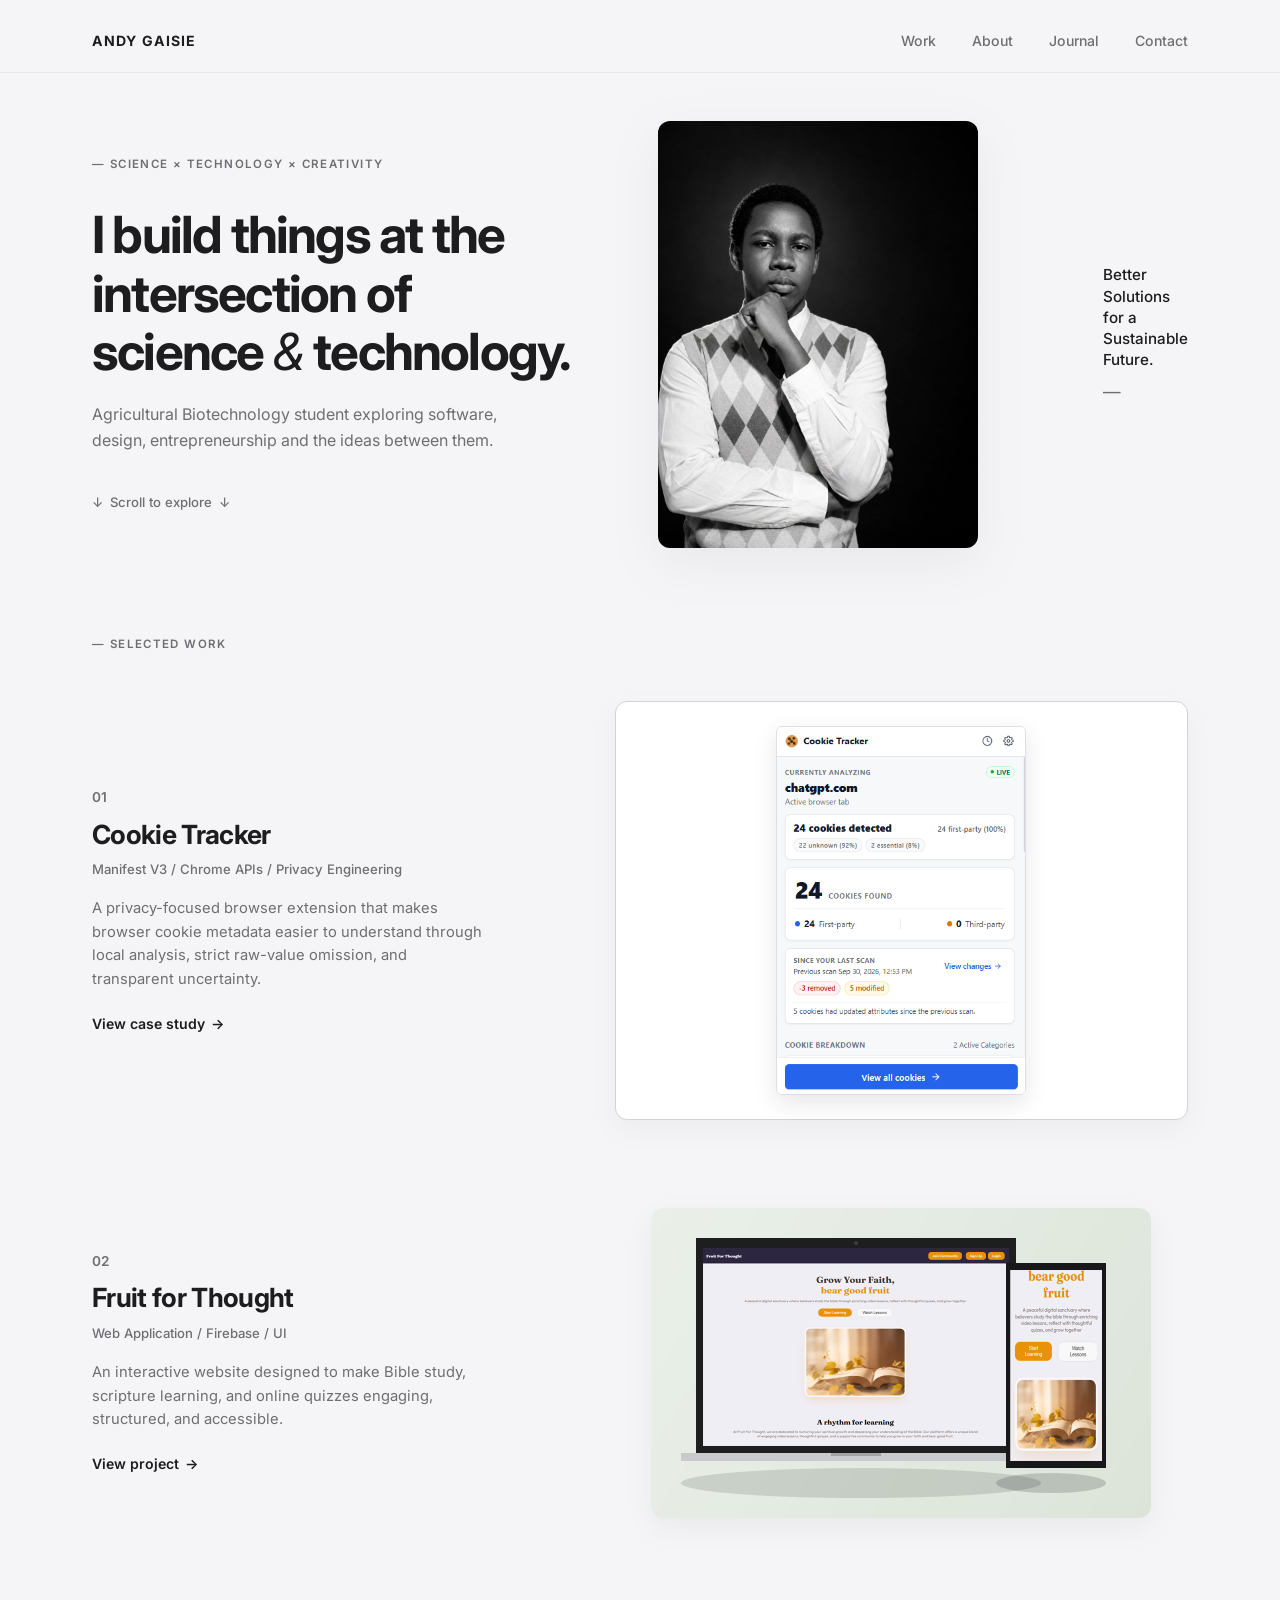
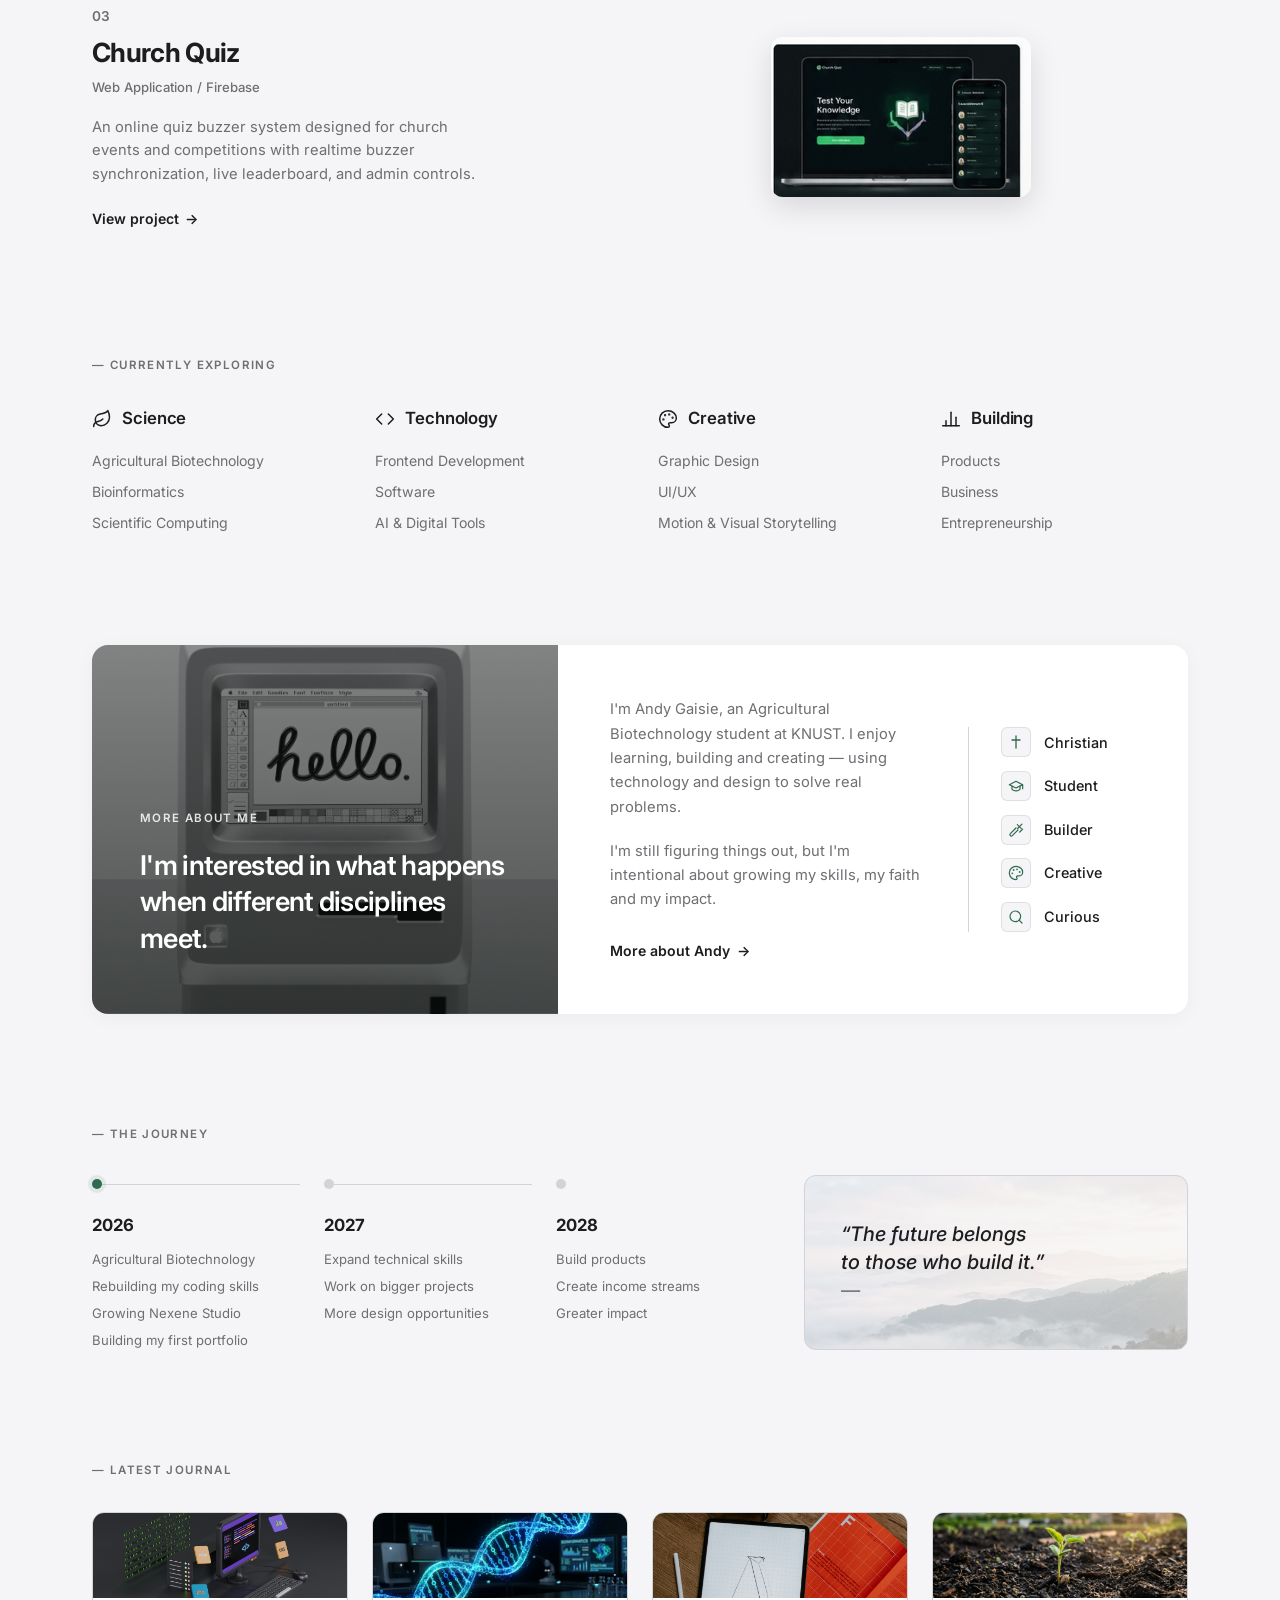
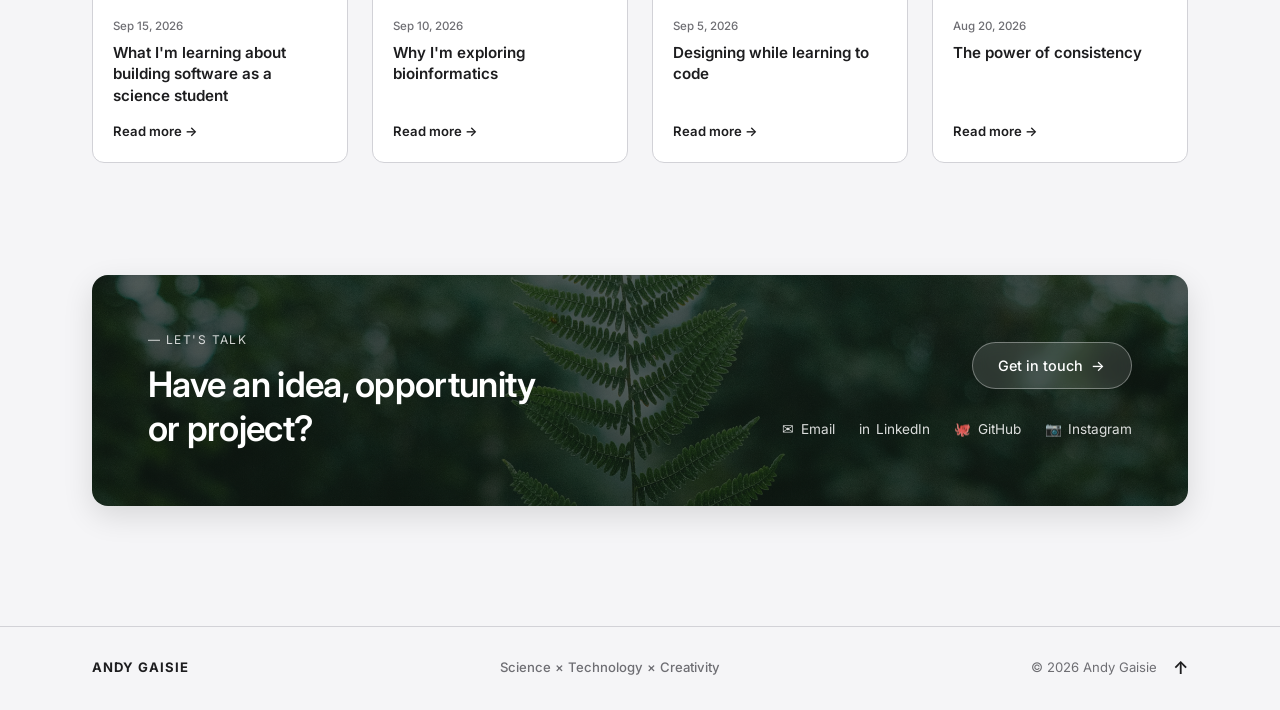
==== commit 0ac332b7: "Add Cookie Tracker engineering case study page" ====
--- a/index.html
+++ b/index.html
@@ -63,10 +63,30 @@
             <p class="section-tag">— SELECTED WORK</p>
 
             <div class="work-grid">
-                <!-- Project 01: Fruit for Thought -->
+                <!-- Project 01: Cookie Tracker -->
                 <article class="work-card">
                     <div class="work-info">
                         <span class="project-index">01</span>
+                        <h2 class="project-name">Cookie Tracker</h2>
+                        <p class="project-tech">Manifest V3 / Chrome APIs / Privacy Engineering</p>
+                        <p class="project-summary">
+                            A privacy-focused browser extension that makes browser cookie metadata easier to understand through local analysis, strict raw-value omission, and transparent uncertainty.
+                        </p>
+                        <a href="projects/cookie-tracker.html" class="view-project-link">
+                            View case study <span class="link-arrow">→</span>
+                        </a>
+                    </div>
+                    <div class="work-mockup">
+                        <a href="projects/cookie-tracker.html" style="display: flex; justify-content: center; width: 100%; background: var(--white); border: 1px solid var(--border); border-radius: var(--radius-md); padding: 1.5rem; box-shadow: 0 10px 30px rgba(0,0,0,0.04);">
+                            <img src="projects/cookie-tracker/overview.png" alt="Cookie Tracker browser extension popup" style="max-width: 250px; width: 100%; border-radius: var(--radius-sm); box-shadow: 0 8px 24px rgba(0,0,0,0.1); border: 1px solid rgba(210,210,215,0.7);">
+                        </a>
+                    </div>
+                </article>
+
+                <!-- Project 02: Fruit for Thought -->
+                <article class="work-card">
+                    <div class="work-info">
+                        <span class="project-index">02</span>
                         <h2 class="project-name">Fruit for Thought</h2>
                         <p class="project-tech">Web Application / Firebase / UI</p>
                         <p class="project-summary">
@@ -83,10 +103,10 @@
                     </div>
                 </article>
 
-                <!-- Project 02: Church Quiz -->
+                <!-- Project 03: Church Quiz -->
                 <article class="work-card">
                     <div class="work-info">
-                        <span class="project-index">02</span>
+                        <span class="project-index">03</span>
                         <h2 class="project-name">Church Quiz</h2>
                         <p class="project-tech">Web Application / Firebase</p>
                         <p class="project-summary">
--- a/css/components.css
+++ b/css/components.css
@@ -1234,3 +1234,891 @@
     color: var(--white);
     transform: translateY(-1px);
 }
+
+/* ==========================================================================
+   Cookie Tracker Case Study Specific Styles
+   ========================================================================== */
+
+.ct-badge-group {
+    display: flex;
+    flex-wrap: wrap;
+    gap: 0.5rem;
+    margin-top: 1rem;
+    margin-bottom: 2rem;
+}
+
+.ct-badge {
+    display: inline-flex;
+    align-items: center;
+    gap: 0.4rem;
+    padding: 0.35rem 0.85rem;
+    border-radius: var(--radius-full);
+    font-size: 0.8rem;
+    font-weight: 500;
+    background-color: var(--white);
+    border: 1px solid var(--border);
+    color: var(--text);
+}
+
+.ct-badge.accent {
+    background-color: var(--accent-light);
+    border-color: rgba(47, 107, 79, 0.25);
+    color: var(--accent);
+    font-weight: 600;
+}
+
+.ct-hero-image-wrap {
+    background-color: var(--white);
+    border: 1px solid var(--border);
+    border-radius: var(--radius-lg);
+    padding: 2.5rem 1.5rem;
+    display: flex;
+    flex-direction: column;
+    align-items: center;
+    box-shadow: 0 16px 40px rgba(0, 0, 0, 0.05);
+    margin-bottom: 3.5rem;
+}
+
+.ct-hero-image-wrap img {
+    max-width: 380px;
+    width: 100%;
+    border-radius: var(--radius-md);
+    box-shadow: 0 12px 32px rgba(0, 0, 0, 0.12);
+    border: 1px solid rgba(210, 210, 215, 0.7);
+}
+
+.ct-hero-image-caption {
+    font-size: 0.84rem;
+    color: var(--muted);
+    margin-top: 1.25rem;
+    text-align: center;
+}
+
+/* Case Study Section */
+.ct-section {
+    padding: 4rem 0;
+    border-top: 1px solid var(--border);
+}
+
+.ct-section-header {
+    margin-bottom: 2.5rem;
+}
+
+.ct-section-tag {
+    font-size: 0.78rem;
+    font-weight: 700;
+    letter-spacing: 0.1em;
+    text-transform: uppercase;
+    color: var(--accent);
+    margin-bottom: 0.5rem;
+}
+
+.ct-section-title {
+    font-size: clamp(1.75rem, 3.2vw, 2.35rem);
+    font-weight: 700;
+    letter-spacing: -0.03em;
+    color: var(--text);
+    margin-bottom: 0.75rem;
+}
+
+.ct-section-lead {
+    font-size: 1.05rem;
+    line-height: 1.65;
+    color: var(--muted);
+    max-width: 820px;
+}
+
+/* Problem Grid */
+.ct-problem-grid {
+    display: grid;
+    grid-template-columns: repeat(auto-fit, minmax(320px, 1fr));
+    gap: 1.5rem;
+}
+
+.ct-problem-card {
+    background-color: var(--white);
+    border: 1px solid var(--border);
+    border-radius: var(--radius-md);
+    padding: 1.75rem;
+    display: flex;
+    flex-direction: column;
+    transition: var(--transition);
+}
+
+.ct-problem-card:hover {
+    border-color: var(--accent);
+    box-shadow: 0 6px 20px rgba(0, 0, 0, 0.04);
+}
+
+.ct-problem-icon {
+    width: 36px;
+    height: 36px;
+    border-radius: var(--radius-sm);
+    background-color: var(--accent-light);
+    color: var(--accent);
+    display: flex;
+    align-items: center;
+    justify-content: center;
+    font-size: 1rem;
+    margin-bottom: 1.25rem;
+}
+
+.ct-problem-title {
+    font-size: 1.05rem;
+    font-weight: 700;
+    color: var(--text);
+    margin-bottom: 0.6rem;
+}
+
+.ct-problem-desc {
+    font-size: 0.92rem;
+    line-height: 1.6;
+    color: var(--muted);
+}
+
+/* Architecture Flow Diagram */
+.ct-arch-card {
+    background-color: var(--white);
+    border: 1px solid var(--border);
+    border-radius: var(--radius-lg);
+    padding: 3rem 2rem;
+    box-shadow: 0 4px 24px rgba(0, 0, 0, 0.03);
+    margin-top: 2rem;
+}
+
+.ct-arch-flow {
+    display: flex;
+    flex-direction: column;
+    align-items: center;
+    max-width: 680px;
+    margin: 0 auto;
+    width: 100%;
+}
+
+.ct-arch-node {
+    width: 100%;
+    background-color: var(--bg);
+    border: 1px solid var(--border);
+    border-radius: var(--radius-md);
+    padding: 1.15rem 1.5rem;
+    display: flex;
+    align-items: center;
+    justify-content: space-between;
+    gap: 1rem;
+    transition: var(--transition);
+}
+
+.ct-arch-node:hover {
+    border-color: var(--accent);
+    background-color: var(--white);
+    transform: translateY(-2px);
+}
+
+.ct-arch-node-main {
+    display: flex;
+    align-items: center;
+    gap: 1rem;
+}
+
+.ct-arch-node-icon {
+    width: 36px;
+    height: 36px;
+    border-radius: var(--radius-sm);
+    background-color: var(--white);
+    border: 1px solid var(--border);
+    display: flex;
+    align-items: center;
+    justify-content: center;
+    color: var(--text);
+    flex-shrink: 0;
+}
+
+.ct-arch-node-title {
+    font-size: 0.96rem;
+    font-weight: 700;
+    color: var(--text);
+}
+
+.ct-arch-node-sub {
+    font-size: 0.8rem;
+    color: var(--muted);
+}
+
+.ct-arch-node.highlight {
+    background-color: #F8FAF8;
+    border: 1.5px solid var(--accent);
+}
+
+.ct-arch-node.highlight .ct-arch-node-icon {
+    background-color: var(--accent);
+    color: var(--white);
+    border-color: var(--accent);
+}
+
+.ct-arch-connector {
+    display: flex;
+    flex-direction: column;
+    align-items: center;
+    height: 38px;
+    justify-content: center;
+    color: var(--muted);
+}
+
+.ct-arch-connector svg {
+    stroke: var(--muted);
+}
+
+/* Screenshot Gallery */
+.ct-gallery-grid {
+    display: grid;
+    grid-template-columns: repeat(auto-fit, minmax(320px, 1fr));
+    gap: 2rem;
+}
+
+.ct-gallery-item {
+    background-color: var(--white);
+    border: 1px solid var(--border);
+    border-radius: var(--radius-md);
+    overflow: hidden;
+    display: flex;
+    flex-direction: column;
+    box-shadow: 0 4px 18px rgba(0, 0, 0, 0.04);
+    transition: var(--transition);
+}
+
+.ct-gallery-item:hover {
+    border-color: var(--accent);
+    transform: translateY(-3px);
+    box-shadow: 0 10px 28px rgba(0, 0, 0, 0.08);
+}
+
+.ct-gallery-header {
+    padding: 0.85rem 1.25rem;
+    background-color: var(--bg);
+    border-bottom: 1px solid var(--border);
+    display: flex;
+    align-items: center;
+    justify-content: space-between;
+    font-size: 0.78rem;
+    font-weight: 600;
+    color: var(--muted);
+    text-transform: uppercase;
+    letter-spacing: 0.05em;
+}
+
+.ct-gallery-body {
+    padding: 1.75rem 1.25rem;
+    display: flex;
+    justify-content: center;
+    align-items: center;
+    background-color: #FAFAFC;
+}
+
+.ct-gallery-img {
+    max-width: 290px;
+    width: 100%;
+    border-radius: var(--radius-sm);
+    box-shadow: 0 8px 24px rgba(0, 0, 0, 0.09);
+    border: 1px solid rgba(210, 210, 215, 0.6);
+}
+
+.ct-gallery-caption {
+    padding: 1.25rem 1.5rem;
+    border-top: 1px solid var(--border);
+    font-size: 0.9rem;
+    line-height: 1.55;
+    color: var(--text);
+    background-color: var(--white);
+}
+
+.ct-gallery-caption strong {
+    display: block;
+    font-size: 0.95rem;
+    color: var(--text);
+    margin-bottom: 0.25rem;
+}
+
+/* Never Guess Callout */
+.ct-never-guess-card {
+    background-color: var(--white);
+    border: 1px solid var(--border);
+    border-left: 5px solid var(--accent);
+    border-radius: var(--radius-md);
+    padding: 2.75rem;
+    box-shadow: 0 8px 30px rgba(0, 0, 0, 0.04);
+}
+
+.ct-never-guess-headline {
+    font-size: 1.45rem;
+    font-weight: 700;
+    letter-spacing: -0.02em;
+    color: var(--text);
+    margin-bottom: 1rem;
+}
+
+.ct-never-guess-text {
+    font-size: 1rem;
+    line-height: 1.65;
+    color: var(--muted);
+    margin-bottom: 2rem;
+    max-width: 800px;
+}
+
+.ct-uncertainty-compare {
+    display: grid;
+    grid-template-columns: 1fr 1fr;
+    gap: 1.5rem;
+    margin-bottom: 2rem;
+}
+
+.ct-compare-box {
+    padding: 1.5rem;
+    border-radius: var(--radius-sm);
+    border: 1px solid var(--border);
+    background-color: var(--bg);
+}
+
+.ct-compare-box.verified {
+    border-color: rgba(47, 107, 79, 0.3);
+    background-color: rgba(47, 107, 79, 0.04);
+}
+
+.ct-compare-box.unknown {
+    border-color: rgba(110, 110, 115, 0.3);
+    background-color: rgba(110, 110, 115, 0.04);
+}
+
+.ct-compare-badge {
+    font-size: 0.75rem;
+    font-weight: 700;
+    text-transform: uppercase;
+    letter-spacing: 0.06em;
+    margin-bottom: 0.5rem;
+}
+
+.ct-compare-box.verified .ct-compare-badge {
+    color: var(--accent);
+}
+
+.ct-compare-box.unknown .ct-compare-badge {
+    color: var(--muted);
+}
+
+.ct-compare-rule {
+    font-size: 1.05rem;
+    font-weight: 600;
+    color: var(--text);
+    margin-bottom: 0.5rem;
+}
+
+.ct-compare-desc {
+    font-size: 0.88rem;
+    color: var(--muted);
+    line-height: 1.5;
+}
+
+.ct-stat-badges-row {
+    display: flex;
+    flex-wrap: wrap;
+    gap: 1.25rem;
+    padding-top: 1.5rem;
+    border-top: 1px solid var(--border);
+}
+
+.ct-stat-badge {
+    display: flex;
+    align-items: center;
+    gap: 0.65rem;
+}
+
+.ct-stat-badge-num {
+    font-size: 1.15rem;
+    font-weight: 700;
+    color: var(--accent);
+}
+
+.ct-stat-badge-label {
+    font-size: 0.85rem;
+    color: var(--muted);
+    font-weight: 500;
+}
+
+/* Fields Pill Grid */
+.ct-fields-grid {
+    display: grid;
+    grid-template-columns: repeat(auto-fit, minmax(200px, 1fr));
+    gap: 0.75rem;
+    margin-top: 1.5rem;
+    margin-bottom: 2rem;
+}
+
+.ct-field-item {
+    background-color: var(--white);
+    border: 1px solid var(--border);
+    border-radius: var(--radius-sm);
+    padding: 0.75rem 1rem;
+    display: flex;
+    flex-direction: column;
+}
+
+.ct-field-name {
+    font-family: ui-monospace, SFMono-Regular, Menlo, Monaco, Consolas, monospace;
+    font-size: 0.88rem;
+    font-weight: 600;
+    color: var(--accent);
+    margin-bottom: 0.2rem;
+}
+
+.ct-field-desc {
+    font-size: 0.78rem;
+    color: var(--muted);
+}
+
+/* Core Features */
+.ct-features-grid {
+    display: grid;
+    grid-template-columns: repeat(auto-fit, minmax(320px, 1fr));
+    gap: 1.5rem;
+}
+
+.ct-feature-card {
+    background-color: var(--white);
+    border: 1px solid var(--border);
+    border-radius: var(--radius-md);
+    padding: 1.85rem;
+    transition: var(--transition);
+}
+
+.ct-feature-card:hover {
+    border-color: var(--accent);
+    transform: translateY(-2px);
+    box-shadow: 0 6px 20px rgba(0, 0, 0, 0.04);
+}
+
+.ct-feature-icon {
+    font-size: 1.25rem;
+    margin-bottom: 1rem;
+    width: 40px;
+    height: 40px;
+    border-radius: var(--radius-sm);
+    background-color: var(--accent-light);
+    color: var(--accent);
+    display: flex;
+    align-items: center;
+    justify-content: center;
+}
+
+.ct-feature-title {
+    font-size: 1.1rem;
+    font-weight: 700;
+    color: var(--text);
+    margin-bottom: 0.6rem;
+}
+
+.ct-feature-desc {
+    font-size: 0.92rem;
+    line-height: 1.6;
+    color: var(--muted);
+}
+
+/* Challenges Cards (Problem -> Solution -> Result) */
+.ct-challenges-grid {
+    display: grid;
+    grid-template-columns: 1fr;
+    gap: 2rem;
+}
+
+.ct-challenge-card {
+    background-color: var(--white);
+    border: 1px solid var(--border);
+    border-radius: var(--radius-md);
+    overflow: hidden;
+    box-shadow: 0 4px 18px rgba(0, 0, 0, 0.03);
+}
+
+.ct-challenge-header {
+    background-color: var(--bg);
+    border-bottom: 1px solid var(--border);
+    padding: 1.25rem 2rem;
+    display: flex;
+    justify-content: space-between;
+    align-items: center;
+}
+
+.ct-challenge-num {
+    font-size: 0.78rem;
+    font-weight: 700;
+    color: var(--accent);
+    text-transform: uppercase;
+    letter-spacing: 0.08em;
+}
+
+.ct-challenge-title {
+    font-size: 1.2rem;
+    font-weight: 700;
+    color: var(--text);
+}
+
+.ct-psr-container {
+    display: grid;
+    grid-template-columns: 1fr 1fr 1fr;
+    divide-x: 1px solid var(--border);
+    padding: 2rem;
+    gap: 2rem;
+}
+
+.ct-psr-block {
+    display: flex;
+    flex-direction: column;
+}
+
+.ct-psr-label {
+    font-size: 0.75rem;
+    font-weight: 700;
+    text-transform: uppercase;
+    letter-spacing: 0.08em;
+    margin-bottom: 0.65rem;
+    display: inline-flex;
+    align-items: center;
+    gap: 0.4rem;
+}
+
+.ct-psr-label.problem {
+    color: #C0392B;
+}
+
+.ct-psr-label.solution {
+    color: var(--accent);
+}
+
+.ct-psr-label.result {
+    color: #2980B9;
+}
+
+.ct-psr-body {
+    font-size: 0.92rem;
+    line-height: 1.6;
+    color: var(--text);
+}
+
+/* Privacy & Security Checklist */
+.ct-privacy-grid {
+    display: grid;
+    grid-template-columns: repeat(auto-fit, minmax(320px, 1fr));
+    gap: 1.25rem;
+}
+
+.ct-privacy-item {
+    background-color: var(--white);
+    border: 1px solid var(--border);
+    border-radius: var(--radius-sm);
+    padding: 1.25rem 1.5rem;
+    display: flex;
+    align-items: flex-start;
+    gap: 1rem;
+}
+
+.ct-check-icon {
+    width: 22px;
+    height: 22px;
+    border-radius: 50%;
+    background-color: var(--accent-light);
+    color: var(--accent);
+    display: flex;
+    align-items: center;
+    justify-content: center;
+    font-size: 0.8rem;
+    font-weight: 700;
+    flex-shrink: 0;
+    margin-top: 0.15rem;
+}
+
+.ct-privacy-title {
+    font-size: 0.95rem;
+    font-weight: 700;
+    color: var(--text);
+    margin-bottom: 0.3rem;
+}
+
+.ct-privacy-desc {
+    font-size: 0.88rem;
+    color: var(--muted);
+    line-height: 1.5;
+}
+
+.ct-code-pill {
+    font-family: ui-monospace, SFMono-Regular, Menlo, Monaco, Consolas, monospace;
+    font-size: 0.82rem;
+    background-color: var(--bg);
+    padding: 0.15rem 0.45rem;
+    border-radius: 4px;
+    border: 1px solid rgba(210, 210, 215, 0.7);
+    color: var(--text);
+}
+
+/* Testing Stats */
+.ct-testing-stats-grid {
+    display: grid;
+    grid-template-columns: repeat(auto-fit, minmax(220px, 1fr));
+    gap: 1.5rem;
+    margin-bottom: 2rem;
+}
+
+.ct-stat-card {
+    background-color: var(--white);
+    border: 1px solid var(--border);
+    border-radius: var(--radius-md);
+    padding: 1.75rem 1.5rem;
+    display: flex;
+    flex-direction: column;
+}
+
+.ct-stat-number {
+    font-size: 2.2rem;
+    font-weight: 700;
+    letter-spacing: -0.03em;
+    color: var(--accent);
+    line-height: 1;
+    margin-bottom: 0.5rem;
+}
+
+.ct-stat-title {
+    font-size: 0.95rem;
+    font-weight: 600;
+    color: var(--text);
+    margin-bottom: 0.35rem;
+}
+
+.ct-stat-desc {
+    font-size: 0.84rem;
+    color: var(--muted);
+    line-height: 1.45;
+}
+
+/* Performance Cards */
+.ct-perf-grid {
+    display: grid;
+    grid-template-columns: 1.2fr 1fr;
+    gap: 1.5rem;
+}
+
+.ct-perf-card {
+    background-color: var(--white);
+    border: 1px solid var(--border);
+    border-radius: var(--radius-md);
+    padding: 2.25rem;
+    display: flex;
+    flex-direction: column;
+}
+
+.ct-perf-badge {
+    font-size: 0.75rem;
+    font-weight: 700;
+    text-transform: uppercase;
+    letter-spacing: 0.08em;
+    color: var(--accent);
+    margin-bottom: 0.65rem;
+}
+
+.ct-perf-metric {
+    font-size: 2.5rem;
+    font-weight: 700;
+    letter-spacing: -0.04em;
+    color: var(--text);
+    line-height: 1.1;
+    margin-bottom: 0.75rem;
+}
+
+.ct-perf-metric em {
+    font-size: 1.1rem;
+    font-weight: 400;
+    color: var(--muted);
+    font-style: normal;
+}
+
+.ct-perf-desc {
+    font-size: 0.92rem;
+    color: var(--muted);
+    line-height: 1.6;
+}
+
+.ct-perf-note {
+    margin-top: 1.25rem;
+    padding-top: 1.25rem;
+    border-top: 1px solid var(--border);
+    font-size: 0.82rem;
+    color: var(--muted);
+    line-height: 1.5;
+}
+
+/* AI Collaboration Comparison */
+.ct-ai-grid {
+    display: grid;
+    grid-template-columns: 1fr 1fr;
+    gap: 2rem;
+    background-color: var(--white);
+    border: 1px solid var(--border);
+    border-radius: var(--radius-md);
+    padding: 2.5rem;
+    box-shadow: 0 4px 20px rgba(0, 0, 0, 0.03);
+}
+
+.ct-ai-col-header {
+    display: flex;
+    align-items: center;
+    gap: 0.75rem;
+    padding-bottom: 1.25rem;
+    border-bottom: 1px solid var(--border);
+    margin-bottom: 1.5rem;
+}
+
+.ct-ai-role-title {
+    font-size: 1.15rem;
+    font-weight: 700;
+    color: var(--text);
+}
+
+.ct-ai-list {
+    display: flex;
+    flex-direction: column;
+    gap: 1rem;
+}
+
+.ct-ai-list-item {
+    display: flex;
+    align-items: flex-start;
+    gap: 0.75rem;
+    font-size: 0.92rem;
+    color: var(--text);
+    line-height: 1.5;
+}
+
+.ct-ai-dot {
+    width: 6px;
+    height: 6px;
+    border-radius: 50%;
+    background-color: var(--accent);
+    margin-top: 0.55rem;
+    flex-shrink: 0;
+}
+
+/* Limitations List */
+.ct-limitations-list {
+    display: grid;
+    grid-template-columns: repeat(auto-fit, minmax(320px, 1fr));
+    gap: 1.25rem;
+}
+
+.ct-limitation-card {
+    background-color: var(--white);
+    border: 1px solid var(--border);
+    border-radius: var(--radius-sm);
+    padding: 1.25rem 1.5rem;
+    display: flex;
+    align-items: flex-start;
+    gap: 0.85rem;
+}
+
+.ct-limitation-bullet {
+    width: 8px;
+    height: 8px;
+    border-radius: 2px;
+    background-color: var(--muted);
+    margin-top: 0.45rem;
+    flex-shrink: 0;
+}
+
+.ct-limitation-text {
+    font-size: 0.92rem;
+    line-height: 1.55;
+    color: var(--text);
+}
+
+/* Lessons Grid */
+.ct-lessons-grid {
+    display: grid;
+    grid-template-columns: repeat(auto-fit, minmax(320px, 1fr));
+    gap: 1.5rem;
+}
+
+.ct-lesson-card {
+    background-color: var(--white);
+    border: 1px solid var(--border);
+    border-radius: var(--radius-md);
+    padding: 1.85rem;
+}
+
+.ct-lesson-num {
+    font-size: 0.76rem;
+    font-weight: 700;
+    color: var(--accent);
+    text-transform: uppercase;
+    letter-spacing: 0.08em;
+    margin-bottom: 0.4rem;
+}
+
+.ct-lesson-title {
+    font-size: 1.1rem;
+    font-weight: 700;
+    color: var(--text);
+    margin-bottom: 0.65rem;
+}
+
+.ct-lesson-desc {
+    font-size: 0.92rem;
+    line-height: 1.6;
+    color: var(--muted);
+}
+
+/* Outcome Box */
+.ct-outcome-card {
+    background-color: var(--white);
+    border: 1px solid var(--border);
+    border-radius: var(--radius-lg);
+    padding: 3.5rem 3rem;
+    display: flex;
+    flex-direction: column;
+    align-items: center;
+    text-align: center;
+    box-shadow: 0 10px 32px rgba(0, 0, 0, 0.04);
+}
+
+.ct-outcome-tag {
+    font-size: 0.78rem;
+    font-weight: 700;
+    color: var(--accent);
+    letter-spacing: 0.1em;
+    text-transform: uppercase;
+    margin-bottom: 0.75rem;
+}
+
+.ct-outcome-title {
+    font-size: clamp(2rem, 3.5vw, 2.75rem);
+    font-weight: 700;
+    letter-spacing: -0.03em;
+    color: var(--text);
+    margin-bottom: 0.85rem;
+}
+
+.ct-outcome-sub {
+    font-size: 1.05rem;
+    color: var(--muted);
+    max-width: 620px;
+    line-height: 1.6;
+    margin-bottom: 2.5rem;
+}
+
+.ct-action-buttons {
+    display: flex;
+    flex-wrap: wrap;
+    justify-content: center;
+    gap: 1rem;
+    align-items: center;
+}
+
+.btn-disabled {
+    opacity: 0.65;
+    cursor: not-allowed !important;
+    pointer-events: none;
+}
+
--- a/css/responsive.css
+++ b/css/responsive.css
@@ -202,3 +202,61 @@
         grid-template-columns: 1fr;
     }
 }
+
+/* Cookie Tracker Case Study Responsive */
+@media (max-width: 900px) {
+    .ct-psr-container {
+        grid-template-columns: 1fr;
+        gap: 1.5rem;
+    }
+    
+    .ct-perf-grid {
+        grid-template-columns: 1fr;
+    }
+    
+    .ct-ai-grid {
+        grid-template-columns: 1fr;
+        padding: 1.75rem;
+    }
+}
+
+@media (max-width: 768px) {
+    .ct-never-guess-card {
+        padding: 2rem 1.5rem;
+    }
+    
+    .ct-uncertainty-compare {
+        grid-template-columns: 1fr;
+    }
+    
+    .ct-arch-card {
+        padding: 2rem 1.25rem;
+    }
+    
+    .ct-arch-node {
+        padding: 1rem;
+        flex-direction: column;
+        align-items: flex-start;
+    }
+    
+    .ct-arch-node .ct-badge {
+        align-self: flex-start;
+        margin-top: 0.5rem;
+    }
+    
+    .ct-challenge-header {
+        padding: 1rem 1.5rem;
+        flex-direction: column;
+        align-items: flex-start;
+        gap: 0.35rem;
+    }
+    
+    .ct-psr-container {
+        padding: 1.5rem;
+    }
+    
+    .ct-outcome-card {
+        padding: 2.5rem 1.5rem;
+    }
+}
+
